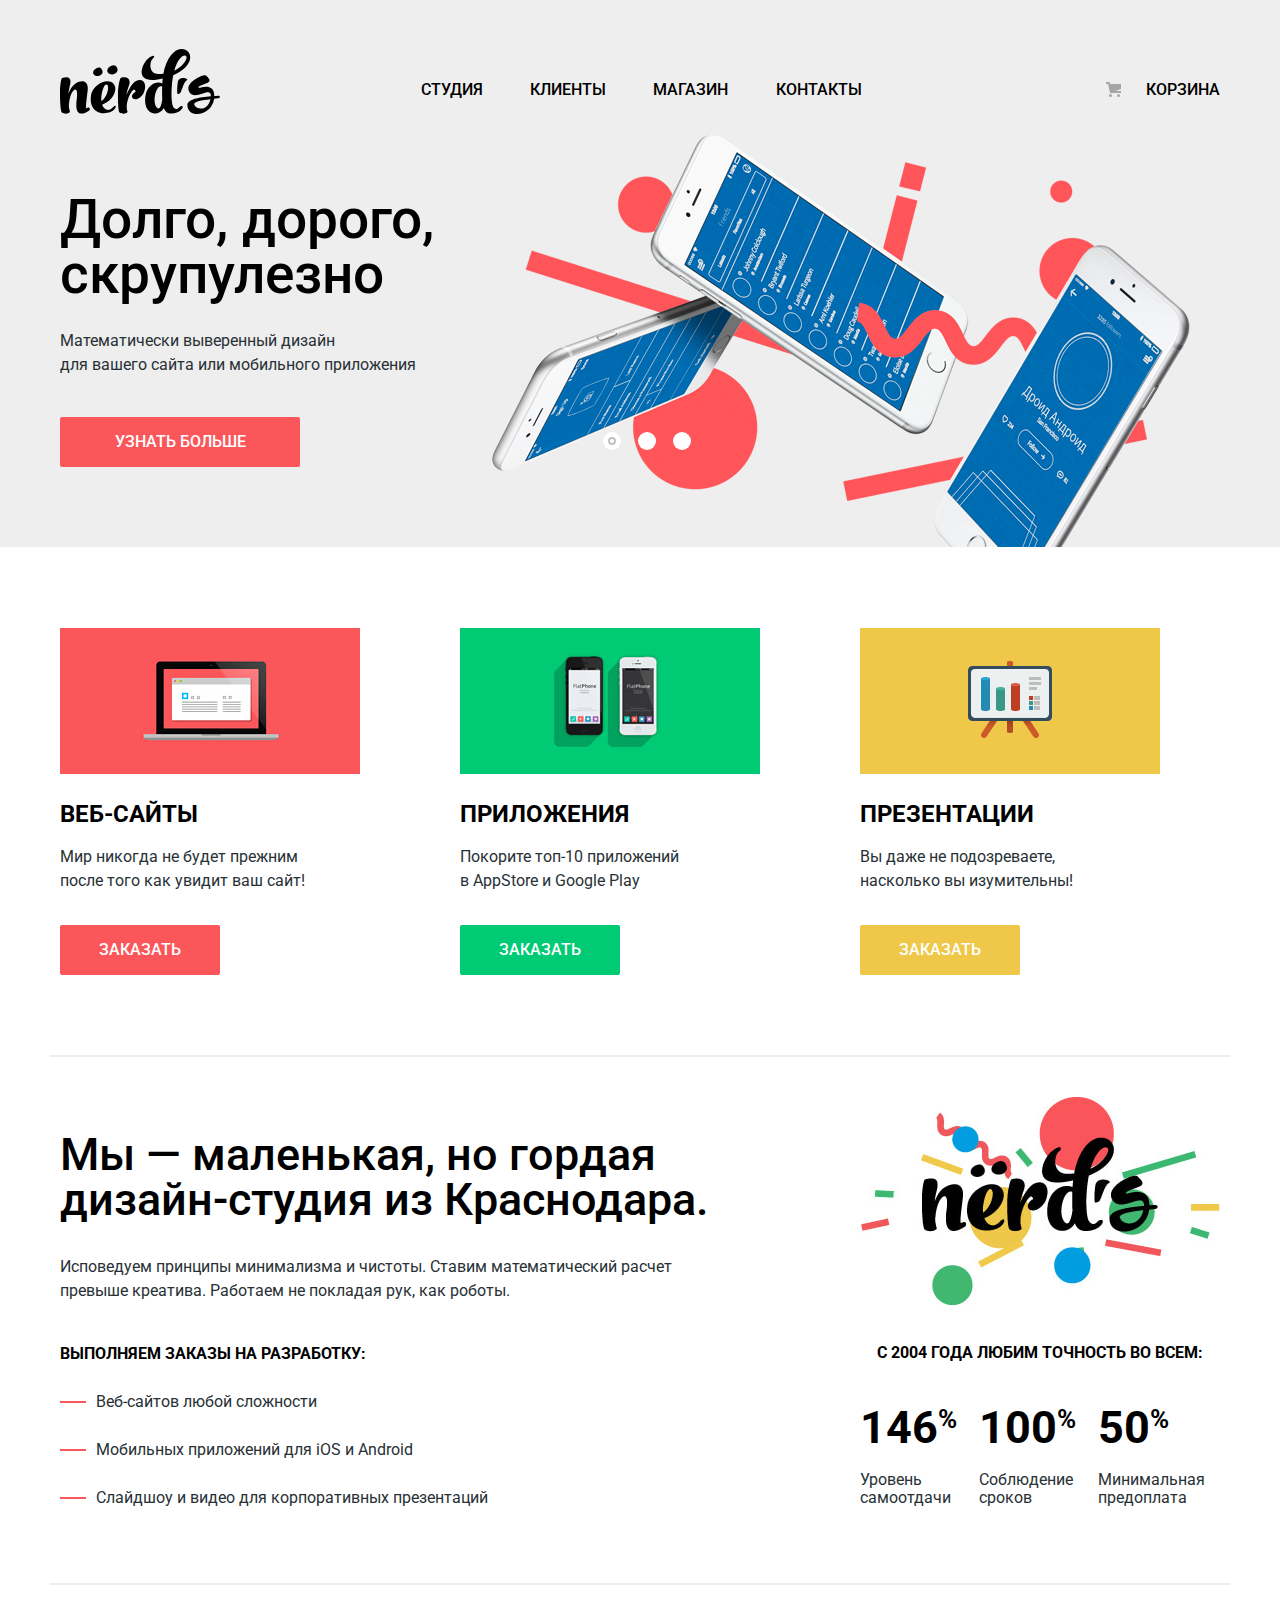
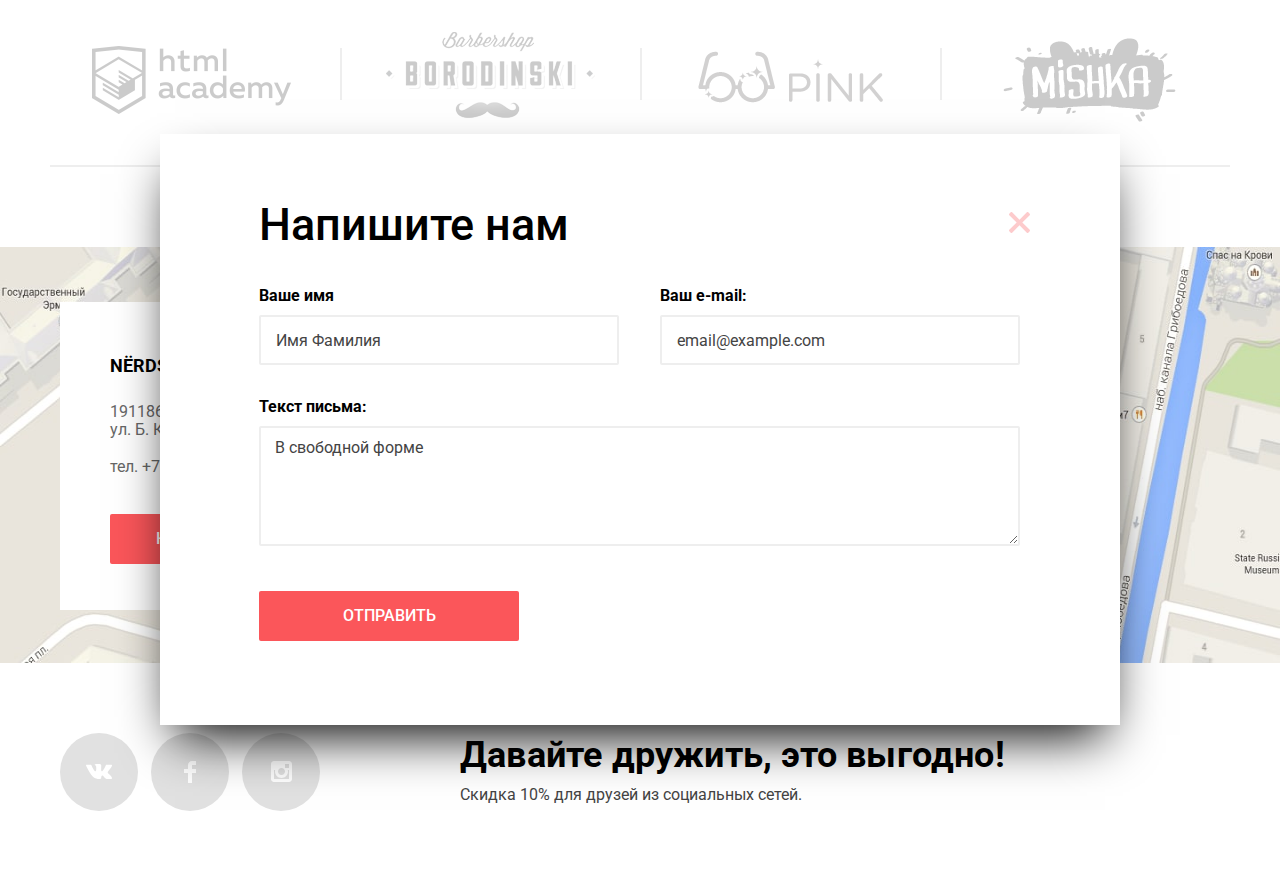
==== index.html @ 4f23041f "Добавляет стили для всплывающего окна" ====
<!DOCTYPE html>
<html lang="ru">
  <head>
    <meta charset="utf-8">
    <title>HTML Academy: Нёрдс</title>
    <link href="https://fonts.googleapis.com/css?family=Roboto:400,500,700&display=swap&subset=cyrillic" rel="stylesheet">
    <link rel="stylesheet" type="text/css" href="css/normalize.css">
    <link rel="stylesheet" type="text/css" href="css/main.css">
  </head>
  <body>
    <header class="header">
  	  <nav class="navigation container">
  	    <a class="header-logo">
  		    <img class="header-logo__img" src="img/nerds-logo.svg" width="160" height="65" alt="Логотип дизайн-студии «Нёрдс»">
  		  </a>
  		  <ul class="site-navigation">
  		    <li class="navigation__item">
            <a class="navigation__link" href="">Студия</a>
          </li>
  		    <li class="navigation__item">
            <a class="navigation__link" href="">Клиенты</a>
          </li>
  		    <li class="navigation__item">
            <a class="navigation__link" href="catalog.html">Магазин</a>
          </li>
  		    <li class="navigation__item">
            <a class="navigation__link" href="">Кoнтакты</a>
          </li>
  		  </ul>
  		  <ul class="user-navigation">
  		    <li class="navigation__item">
            <a class="navigation__link navigation__link-basket" href="">Корзина</a>
          </li>
  		  </ul>
  	  </nav>
  	</header>
  	<main>		
  	  <h1 class="visually-hidden">Дизайн-студия «Нёрдс»</h1>
      <section class="principles">
        <div class="container">
          <h2 class="visually-hidden">Принципы</h2>
          <ul class="slider">
            <li class="slide slide-current">
              <p class="slide__text">
                Долго, дорого,<br>
                скрупулезно</p>
              <p class="slide__description">
                Математически выверенный дизайн<br>
                для вашего сайта или мобильного приложения</p>
              <a class="btn btn-red btn-big" href="">Узнать больше</a>
            </li>
            <li class="slide hidden">
              <p class="slide__text">
                Любим математику
                как&nbsp;никто другой</p>
              <p class="slide__description">
                Никакого креатива, только математические формулы
                для&nbsp;расчета&nbsp;идеальных пропорций.</p>
              <a class="btn btn-red btn-big" href="">Узнать больше</a>
            </li>
            <li class="slide hidden">
              <p class="slide__text">
                Только ночь,<br>
                только хардкор</p>
              <p class="slide__description">
                Работать днем, как все? Мы против этого.<br>
                Ближе к полуночи работа только начинается.</p>
              <a class="btn btn-red btn-big" href="">Узнать больше</a>
            </li> 
          </ul>
          <ul class="dots">
            <li class="dots__item">
              <button class="dot dot-active" type="button" aria-label="Первый слайд"></button>
            </li>
            <li class="dots__item">
              <button class="dot" type="button" aria-label="Второй слайд"></button>
            </li>
            <li class="dots__item">
              <button class="dot" type="button" aria-label="Третий слайд"></button>
            </li>
          </ul>
        </div>
      </section>
  	  <section class="services container">
  	  	<h2 class="visually-hidden">Услуги</h2>
  	  	<ul class="services__list">
  	  	  <li class="services__item">
  	  	  	<h3 class="services__heading">Веб-сайты</h3>
  	  	  	<img class="services__img" src="img/illustration-1.jpg" width="300" height="146" alt="Веб-сайт">
  	  	  	<p class="services__text">Мир никогда не будет прежним после&nbsp;того как увидит ваш сайт!</p>
  	  	  	<a class="btn btn-red btn-tiny" href="#">Заказать</a>
  	  	  </li>
  	  	  <li class="services__item">
  	  	  	<h3 class="services__heading">Приложения</h3>
  	  	  	<img class="services__img" src="img/illustration-2.jpg" width="300" height="146" alt="Приложения">
  	  	  	<p class="services__text">Покорите топ-10 приложений в&nbsp;AppStore и Google Play</p>
  	  	  	<a class="btn btn-green btn-tiny" href="#">Заказать</a>
  	  	  </li>
  	  	  <li class="services__item">
  	  	  	<h3 class="services__heading">Презентации</h3>
  	  	  	<img class="services__img" src="img/illustration-3.png" width="300" height="146" alt="Презентация">
  	  	  	<p class="services__text">Вы даже не подозреваете, насколько&nbsp;вы изумительны!</p>
  	  	  	<a class="btn btn-yellow btn-tiny" href="#">Заказать</a>
  	  	  </li>
  	  	</ul>
  	  </section>
      <section class="about container">
        <h2 class="visually-hidden">О нас</h2>
        <div class="about-col-left">
          <p class="about__text">Мы — маленькая, но гордая дизайн-студия из Краснодара.</p>
          <p class="about__description">Исповедуем принципы минимализма и чистоты. Ставим математический расчет превыше креатива. Работаем не покладая рук, как роботы.</p>
          <p class="about__activity">Выполняем заказы на разработку:</p>
          <ul class="about__list">
            <li class="about__item">Веб-сайтов любой сложности</li>
            <li class="about__item">Мобильных приложений для iOS и Android</li>
            <li class="about__item">Слайдшоу и видео для корпоративных презентаций</li>
          </ul>
        </div>
        <div class="about-col-right">
          <img class="about__img" src="img/nerds-illustration.jpg" width="360" height="208" alt="Логотип дизайн-студии «Нёрдс»">
          <p class="about__activity">С 2004 года любим точность во всем:</p>
          <ul class="statistics">
            <li class="statistics__item">
              <span class="statistics__value">146<span class="statistics__percent">%</span></span>
              <p class="statistics__text">Уровень самоотдачи</p>
            </li>
            <li class="statistics__item">
              <span class="statistics__value">100<span class="statistics__percent">%</span></span>
              <p class="statistics__text">Соблюдение сроков</p>
            </li>
            <li class="statistics__item">
              <span class="statistics__value">50<span class="statistics__percent">%</span></span>
              <p class="statistics__text">Минимальная предоплата</p>
            </li>
          </ul>
        </div>
      </section>
      <section class="client container">
        <h2 class="visually-hidden">Наши клиенты</h2>
        <ul class="client__list">
          <li class="client__item">
            <a class="client__link" href="https://htmlacademy.ru/intensive/htmlcss" target="_blank"><img src="img/htmlacademy-logo.png" width="199" height="68" alt="Логотип htmlacademy"></a>
          </li>
          <li class="client__item">
            <a class="client__link" href=""><img src="img/borodinski-logo.png" width="209" height="90" alt="Логотип барбершопа «Бородинский»"></a>
          </li>
          <li class="client__item">
            <a class="client__link" href=""><img src="img/pink-logo.png" width="185" height="52" alt="Логотип Pink"></a>
          </li>
          <li class="client__item">
            <a class="client__link" href=""><img src="img/mishka-logo.png" width="173" height="84" alt="Логотип интернет-магазина вязаных игрушек Mishka"></a>
          </li>
        </ul>
      </section>
  	</main>
  	<footer class="footer">
      <section class="contacts">
        <h2 class="visually-hidden">Контакты</h2>
        <img class="contacts__map" src="img/map.jpg" width="1440" height="416" alt="Расположение офиса по адресу г. Санкт-Петербург, ул. Б. Конюшенная, д. 19/8">
        <iframe class="contacts__map-interactive" src="https://yandex.ru/map-widget/v1/?um=constructor%3Ae5e4e804dba1dd994b6289dff79c1a9f712ccd49d5de09641fc95c632c709fa0&amp;source=constructor" width="100%" height="416" frameborder="0"></iframe>
        <div class="container"> 
          <div class="contacts__card">
            <h3 class="contacts__heading">Nёrds design studio</h3>
            <p class="contacts__text">191186, Санкт-Петербург,
            ул.&nbsp;Б.&nbsp;Конюшенная, д. 19/8</p>
            <a class="contacts__text" href="tel:+78122757575">тел. +7 (812) 275-75-75</a>
            <button class="btn btn-red btn-medium" type="button">Напишите нам</button>
          </div>
        </div>   
      </section>
      <div class="container container-social">
    	  <ul class="social">
    	  	<li class="social__item">
            <a class="social__link social__link_vk" href="" aria-label="Страница Вконтакте">
              <img class="social__img" src="img/vk-icon.svg" width="26" height="15" alt="Логотип «Вконтакте»">
            </a>
          </li>
    	  	<li class="social__item">
            <a class="social__link social__link_fb" href="" aria-label="Профиль в Facebook">
              <img class="social__img" src="img/fb-icon.svg" width="12" height="22" alt="Логотип Facebook">
            </a>
          </li>
    	  	<li class="social__item">
            <a class="social__link social__link_inst" href="" aria-label="Профиль в Instagram">
              <img class="social__img" src="img/insta-icon.svg" width="21" height="21" alt="Логотип Instagram">    
            </a>
          </li>
    	  </ul>
        <div class="container-discount">
      	  <p class="footer__text">Давайте дружить, это выгодно!</p>
      	  <p class="footer__discount">Скидка 10% для друзей из социальных сетей.</p>
        </div>  
      </div>  

      <div class="container-popup">
        <section class="popup">
          <h2 class="popup__heading">Напишите нам</h2>
          <form class="popup__form" action="https://echo.htmlacademy.ru" method="post">
            <p class="popup__field">
              <label class="popup__label">Ваше имя</label>
              <input class="popup__input" type="text" name="name" id="name" placeholder="Имя Фамилия">
            </p>
            <p class="popup__field">  
              <label class="popup__label" for="e-mail">Ваш e-mail:</label>
              <input class="popup__input" type="text" name="e-mail" id="e-mail" placeholder="email@example.com">
            </p>  
            <label class="popup__label popup__label-textarea" for="text">Текст письма:</label>
            <textarea class="popup__textarea" name="text" id="text" placeholder="В свободной форме"></textarea>
            <button class="btn btn-red btn-huge" type="submit">Отправить</button>
          </form>
          <button class="popup__close" type="button" aria-label="Закрыть"></button>
        </section>
      </div>
  	</footer>
  

    <script src="js/slider.js"></script>
  </body>
</html>
---- css/main.css ----
body { 
  margin: 0;
  padding: 0;
  font-family: Roboto, Arial, sans-serif;
}

img {
  max-width: 100%;
}

a {
  text-decoration: none;
}

html {
  box-sizing: border-box;
}

*,
*::before,
*::after {
  box-sizing: inherit;
}


/*common*/

.container {
  box-sizing: content-box;
  width: 1160px;
  margin: 0 auto;
  padding: 0 10px;
}

.visually-hidden {
  position: absolute;
  clip: rect(0 0 0 0);
  width: 1px;
  height: 1px;
  margin: -1px;
}

.hidden {
  display: none;
}

.box-grey {
  margin-bottom: 55px;
  padding: 61px 0 108px;
  background-color: #eeeeee;
}

.page-title {
  text-align: center;
  font-size: 55px;
  font-weight: 500;
  line-height: 55px;
}

.btn {
  display: block;
  padding: 16px 0;
  font-size: 16px;
  line-height: 18px;
  font-weight: 500;
  text-align: center;
  text-transform: uppercase;
  border: none;
  border-radius: 2px;
}

.btn:active {
  box-shadow: inset 0 3px 0 0 rgba(0, 0, 0, 0.1);
}

.btn-tiny {
  margin-top: 32px;
  width: 160px;
}

.btn-small {
  margin-top: 32px;
  margin-bottom: 0;
  width: 200px;
}

.btn-medium {
  margin-top: 38px;
  width: 220px;
}

.btn-big {
  margin-top: 40px;
  width: 240px;
}

.btn-huge {
	margin-top: 50px;
  width: 260px;
}

.btn-red {
  color: #fff;
  background-color: #fb565a; 
}

.btn-red:hover,
.btn-red:focus {
  background-color: #e74246; 
}

.btn-red:active {
  color: rgba(255, 255, 255, 0.3);
  background-color: #e74246; 
}

.btn-green {
  color: #fff;
  background-color: #00ca74; 
}

.btn-green:hover,
.btn-green:focus {
  background-color: #00bc6c; 
}

.btn-green:active {
  color: rgba(255, 255, 255, 0.3);
  background-color: #00aa62; 
}

.btn-yellow {
  color: #fff;
  background-color: #efc84a; 
}

.btn-yellow:hover,
.btn-yellow:focus {
  background-color: #eab534; 
}

.btn-yellow:active {
  color: rgba(255, 255, 255, 0.3);
  background-color: #e5a722; 
}

.btn-grey {
  color: #000;
  background-color: #eeeeee; 
}

.btn-grey:hover,
.btn-grey:focus {
  background-color: #dfdfdf; 
}

.btn-grey:active {
  color: rgba(0, 0, 0, 0.3);
  background-color: #d5d5d5; 
}


/*header*/

.header {
  background-color: #eee;
}

.header-logo {
  line-height: 44px;
}

.header-logo__img:hover {
  opacity: 0.8;
}

.header-logo__img:active {
  opacity: 0.3;
}


/*navigation*/

.navigation {
  display: flex;
  align-items: center;
  padding-top: 49px;
}

.site-navigation,
.user-navigation {
  margin-top: 0;
  margin-bottom: 0;
  padding-left: 0;
  list-style-type: none;
}

.site-navigation {
  display: flex;
  flex-wrap: wrap;
  margin-left: 201px;
}

.user-navigation {
  display: flex;
  flex-wrap: wrap;
  margin-left: auto;
}

.navigation__item:not(:first-child) {
  margin-left: 47.2px;
}

.navigation__link {
  color: #000;
  font-size: 16px;
  font-weight: 500;
  line-height: 30px;
  text-transform: uppercase;
}

.navigation__link-active {
  padding-bottom: 9px;
  border-bottom: 2px solid #fb565a;
}

.navigation__link-basket {
  position: relative;	
  padding-left: 40px;
}

.navigation__link-basket::before {
  content: "";
  position: absolute;
  left: 0;
  top: 2px;
  width: 15px;
  height: 15px;
  background-image: url(../img/cart-icon.svg);
  background-repeat: no-repeat;
}  

.navigation__link:hover,
.navigation__link:focus {
  color: #fb565a;
}

.navigation__link:active {
  color: #000;
  opacity: 0.3;	
}


/*principles*/

.principles {
  position: relative;
  background-color: #eeeeee;
}


/*slider*/

.slider {
  position: relative;
  margin: 0;
  padding: 61px 0 80px;
  list-style-type: none;
}

.slide {
  width: 520px;
}

.slide::after {
  content: "";
  position: absolute;  
  background-repeat: no-repeat;
}

.slide:nth-child(1)::after {
  width: 698px;
  height: 413px;
  bottom: 0%;
  right: 2.6%;
  background-image: url(../img/slide1.png);
}

.slide:nth-child(2)::after {
  width: 663px;
  height: 430px;
  bottom: 0%;
  right: 0%;
  background-image: url(../img/slide2.png);
}

.slide:nth-child(3)::after {
  width: 759px;
  height: 411px;
  bottom: 0%;
  right: 0%;
  background-image: url(../img/slide3.png);
}

.slide__text {
  margin-top: 0;
  margin-bottom: 0;

  font-size: 55px;
  font-weight: 500;
  line-height: 55px;
}

.slide__description {
  margin-top: 27px;
  margin-bottom: 0;
  font-size: 16px;
  line-height: 24px;
  color: #283136;  
}


/*dots*/

.dots {
  position: absolute;
  bottom: 22.4%;
  left: 47.1%;
  margin: 0;
  padding: 0;
  list-style-type: none;
}

.dots__item {
  display: inline-block;
  vertical-align: center;
} 

.dots__item:not(:first-child) {
  margin-left: 13px;
}

.dot {
  position: relative;
  box-sizing: border-box;
  width: 18px;
  height: 18px;
  background-color: #fff;
  border: none;
  border-radius: 50%;
  cursor: pointer;
}

.dot-active::after {
  position: absolute;
  top: 5px;
  right: 5px;
  content: "";
  box-sizing: border-box;
  width: 8px;
  height: 8px;
  border: 2px solid #c1c1c1;
  border-radius: 50%;
}


/*page-title*/

.page-title {
  margin: 0;
}


/*services*/

.services {
  margin-top: 80.7px;
  padding-bottom: 80px;
  border-bottom: 2px solid #eeeeee;
}

.services__list {
  display: flex;
  margin: 0;
  padding: 0;
  list-style-type: none;
}

.services__item {
  display: flex;
  flex-wrap: wrap;
  width: 300px;
}

.services__item:not(:first-child) {
  margin-left: 100px;
}

.services__heading {
  margin-top: 25px;
  margin-bottom: 0px;
  font-size: 24px;
  font-weight: bold;
  line-height: 30px;
  text-transform: uppercase;
}

.services__img {
  order: -1;
}

.services__text {
  margin-top: 16px;
  margin-bottom: 0;
  font-size: 16px;
  line-height: 24px;
  color: #283136;
}


/*about*/

.about {
  display: flex;
  justify-content: space-between;
  margin-top: 40px;
  padding-bottom: 73px;
  border-bottom: 2px solid #eeeeee;
}

.about-col-left {
  padding-top: 35px;
  width: 660px;
}

.about-col-right {
  width: 360px;
  text-align: center;
}

.about__text {
  margin: 0;
  font-size: 45px;
  font-weight: 500;
  line-height: 45px;
}

.about__description {
  margin-top: 33px;
  margin-bottom: 0;
  font-size: 16px;
  line-height: 24px;
  color: #283136;
}

.about__activity {
  margin-top: 39px;
  margin-bottom: 0;
  font-size: 16px;
  font-weight: 700;
  line-height: 24px;
  text-transform: uppercase;
}

.about__list {
  margin: 24px 0 0 0;
  padding: 0;
  list-style-type: none;
}

.about__item {
	position: relative;
  margin-top: 24px;
  padding-left: 36px;
  font-size: 16px;
  line-height: 24px;
  color: #283136;  
}

.about__item::before {
  position: absolute;
  top: 11px;
  left: 0;
  content: "";
  width: 26px;
  height: 2px;
  background-color: #fb565a;
}

.about__img {
  margin-bottom: -6.6px;
}


/*statistics*/

.statistics {
  display: flex;
  flex-wrap: wrap;
  justify-content: flex-start;
  margin: 58px 0 0 0;
  padding: 0;
  list-style-type: none;
}

.statistics__item {
  width: 119px;
  text-align: left;
}

.statistics__item:nth-child(1n + 4) {
  margin-top: 65px;
}

.statistics__text {
  margin: 23px 0 0 0;
  font-size: 16px;
  line-height: 18px;
  color: #283136;
}

.statistics__value {
  position: relative;
  font-size: 45px;
  font-weight: 700;
  line-height: 10px;
  color: #000;
}

.statistics__percent {
  position: absolute;
  top: 13px;
  font-size: 26px;
}


/*client*/

.client {
  border-bottom: 2px solid #eeeeee;
}

.client__list {
  display: flex;
  flex-wrap: wrap;
  justify-content: space-between;
  margin: 0;
  padding: 0;
  list-style-type: none;
}

.client__item {
  position: relative;
  display: flex;
  justify-content: center;
  align-items: center;
  box-sizing: border-box;
  padding-top: 9px;
  width: 300px;
  min-height: 180px;
  text-align: center;
}

.client__item:nth-child(4n + 1),
.client__item:nth-child(4n + 4) {
  padding-top: 15px;
  width: 280px;
}

.client__item:nth-child(4n + 1) {
  padding-right: 18px;
}

.client__item:nth-child(4n + 4) {
  padding-left: 19px;
}

.client__item:not(:nth-child(4n + 1))::before {
  content: "";
  position: absolute;
  left: 0;
  top: 35%;
  width: 2px;
  height: 52px;
  background-color: #eee;
}

.client__link {
  opacity: 0.2;
}

.client__link:hover,
.client__link:focus {
  opacity: 1;
}

.client__link:active {
  opacity: 0.1;
}


/*contacts*/

.contacts {
  position: relative;
}

.contacts__map {
	display: block;
	margin: 0 auto;
}

.contacts__map-interactive {
  position: absolute;
  top: 0; 
}

.contacts__card {
  position: absolute;
  top: 55px;
  box-sizing: border-box;
  width: 320px;
  padding: 49px 51px 46px 50px;
  background-color: #fff;
}

.contacts__heading {
  margin: 0 0 22px 0;
  font-size: 18px;
  font-weight: 700;
  line-height: 30px;
  text-transform: uppercase;
}

.contacts__text {
  display: block;
  margin-top: 19px;
  margin-bottom: 0;
  font-size: 16px;
  line-height: 18px;
  color: #666;
}


/*social*/

.container-social {
	display: flex;
	margin-top: 70px;
}

.social {
	display: flex;
  margin: 0;
  padding: 0;
  list-style-type: none;

}

.social__item:not(:first-child) {
  margin-left: 13px;
}

.social__link {
	display: flex;
	align-items: center;
	justify-content: center;
	width: 78px;
	height: 78px;
  background-color: #e1e1e1;
  border-radius: 50%;
}

.social__link:hover,
.social__link:focus {
  background-color: #e74246;
}

.social__link:active {
  background-color: #d7373b;
  box-shadow: inset 0 3px 0 0 rgba(0, 0, 0, 0.1);	
}

.social__link:active .social__img {
  opacity: 0.3;
}


/*footer*/

.footer {
  position: relative;
  margin-top: 80px;
  padding-bottom: 69px;
}

.footer-catalog {
  margin-top: 59px;
}

.footer__text {
	margin: 0;
  font-size: 36px;
  font-weight: 700;
  line-height: 45px;
  letter-spacing: 0.2px;
}

.container-discount {
  margin-left: 140px;
}

.footer__discount {
	margin: 6px 0 0 0;
  font-size: 16px;
  line-height: 22px;
  color: #444444;
}


/*store*/

.container-store {
  display: flex;
  justify-content: space-between;
}

.column-store{
  width: 760px;
}

/*range*/

.range {
	margin-top: 48px;
  width: 260px;
}

.range__controls {
	position: relative;
	padding: 39px 20px 0;
	height: 41px;
	background-color: #f1f1f1;
	border-radius: 5px;
}

.range__scale {
	height: 2px;
	background-color: #d7dcde;
}

.range__bar {
	width: 70%;
	height: 2px;
	background-color: #00ca74;
}

.range__pin {
	position: absolute;
	top: 31px;
	left: 0;
	width: 4px;
	height: 4px;
	/*padding: 0;*/
	border: 8px solid #fff;
	background-color: #ababab;
	box-shadow: 0 2px 1px 0 #cfcfcf;
	border-radius: 50%;
	cursor: pointer;
}

.range__pin-min {
	left: 18px;
}

.range__pin-max {
	left: 160px;
}

.range-price {
	display: flex;
	justify-content: space-between;
	margin-top: 14px;
}

.range__label {
  font-size: 16px;
  line-height: 22px;
  color: #283136;
  text-transform: uppercase;
}

.range__value {
  box-sizing: border-box;
  margin-left: 12px;
  width: 80px;
  height: 38px;
  background-color: #eeeeee;
  border: none;

  font-size: 16px;
  line-height: 22px;
  color: #283136;
  text-align: center;  
}


/*sort*/

.sort {
  display: flex;
  padding-top: 4px;
}

.sort__list {
  margin-top: 0;
  margin-bottom: 0;
  margin-left: auto;
  padding: 0;
  list-style-type: none;
}

.sort__item {
  display: inline-block;
  vertical-align: top;
}

.sort__item:not(:first-child) {
  margin-left: 10px;
}

.sort__text {
  margin: 0px;
  font-size: 18px;
  font-weight: 700;
  line-height: 18px;
  text-transform: uppercase;
}

.sort__type {
  border: none;
  background-color: transparent;

  font-size: 14px;
  line-height: 18px;
  color: rgba(0, 0, 0, 0.3);
  text-transform: uppercase;
}

.sort__type:hover,
.sort__type:focus {
  color: rgba(0, 0, 0, 0.6);
}

.sort__type:active,
.sort__type-active {
  color: rgba(0, 0, 0, 1);
}

.sort__btn {
	background-image: url('../img/icon-down-dir.svg');
	background-repeat: no-repeat;
	background-position: 0 4px;
	background-color: transparent;
	border: none;
	opacity: 0.1;
	cursor: pointer;
}

.sort__btn:not(.sort__btn-active):hover {
  opacity: 0.35;
}

.sort__btn-min {
  margin-left: 40px;
}

.sort__btn-max {
  margin-left: 17px;
  transform: rotate(180deg) translateY(2px);
}

.sort__btn-active {
	opacity: 1;
}


/*filters*/

.filters {
  width: 262px;
}

.filters__fieldset {
  margin: 0;
  padding: 0;
  border: none;
}

.filters__fieldset-grid {
	margin-top: 56px;
}

.filters__fieldset-features {
  margin-top: 45px;
}

.filters__type {
  font-size: 18px;
  font-weight: 700;
  line-height: 30px;
  text-transform: uppercase;
}

.filters__list {
  margin: 0;
  padding: 0;	
  list-style-type: none;
}

.filters__item {
	margin-top: 20px;
}

.filters__item:first-child {
	margin-top: 16px;
}

.filters__label {
	position: relative;
	padding-left: 36px;
  font-size: 16px;
  line-height: 20px;
  color: #283136;
  cursor: pointer;
}

	/*radiobuttons*/

.filters__radio + .filters__label::before {
	content: "";
	position: absolute;
	top: -3px;
	left: 0;
  width: 17px;
  height: 17px;
  border: 4px solid rgba(77, 77, 77, 0.4);
  border-radius: 50%;
}

.filters__radio:checked + .filters__label::after {
	content: "";
	position: absolute;
	top: 5px;
	left: 8px;
  width: 9px;
  height: 9px;
  background-color: rgba(77, 77, 77, 0.4);
  border-radius: 50%;	
}

.filters__radio:disabled + .filters__label {
  color: rgba(40, 49, 54, 0.3);
}

.filters__radio:disabled + .filters__label::before {
  border: 4px solid rgba(77, 77, 77, 0.1);
}

.filters__radio:disabled + .filters__label::after {
  background-color: rgba(77, 77, 77, 0.1);
}

.filters__radio:not(:disabled):hover + .filters__label::after,
.filters__radio:not(:disabled):focus + .filters__label::after {
  background-color: rgba(77, 77, 77, 1);
}

.filters__radio:not(:disabled):hover + .filters__label::before,
.filters__radio:not(:disabled):focus + .filters__label::before {
  border-color: rgba(77, 77, 77, 1);
}

	/*checkbox*/

.filters__checkbox + .filters__label::before {
	content: "";
	position: absolute;
	top: -2px;
	left: 0;
  width: 20px;
  height: 19px;
  border: 2px solid rgba(77, 77, 77, 0.4);
  border-radius: 3px;
}

.filters__checkbox:checked + .filters__label::after {
	content: "";
	position: absolute;
	top: -2px;
	left: 0;
  width: 27px;
  height: 23px;
  background-image: url('../img/checkbox-on.svg');
  background-repeat: no-repeat;
  opacity: 0.4;
}
.filters__checkbox:checked + .filters__label::before {
	border: none;
}	

.filters__checkbox:disabled + .filters__label {
  color: rgba(40, 49, 54, 0.3);
}

.filters__checkbox:disabled + .filters__label::before {
  border-color: rgba(77, 77, 77, 0.1);
}

.filters__checkbox:disabled + .filters__label::after {
  opacity: 0.1;
}

.filters__checkbox:not(:disabled):hover + .filters__label::before,
.filters__checkbox:not(:disabled):focus + .filters__label::before {
  border-color: rgba(77, 77, 77, 1);
}

.filters__checkbox:not(:disabled):hover + .filters__label::after,
.filters__checkbox:not(:disabled):focus + .filters__label::after {
  opacity: 1;
}


/*templates*/

.templates {
  margin-top: 54px;
}

.templates__list {
  display: flex;
  flex-wrap: wrap;

  margin: 0;
  padding: 0; 
  list-style-type: none;
}

.templates__item {
  position: relative;
	display: flex;
	flex-direction: column;
	position: relative;
  margin-top: 33px;
	padding-top: 40px;
  width: 360px;
  border: 1px solid rgba(0, 0, 0, 0.1);
  border-top: none;
  border-radius: 5px 5px 0 0;
  text-align: center;
}

.templates__item:not(:nth-child(2n+1)) {
  margin-left: 35px;
}

.templates__item:nth-child(1),
.templates__item:nth-child(2) {
  margin-top: 0;
}

.templates__item:hover {
  border-color: rgba(77, 77, 77, 0.1);
  box-shadow: 0 10px 13px 0.5px rgba(0, 0, 0, 0.25);
}

.templates__item::before {
  content: "";
  position: absolute;
  top: 0px;
  left: 0;
  width: 360px;
  height: 40px;
  background-image: url('../img/browser.svg');
  opacity: 0.12;
}

.templates__item:hover.templates__item::before,
.templates__item:hover .templates__description {
  opacity: 1;
  transition-duration: 0.3s;
}

.templates__description {
  display: flex;
  flex-direction: column;
  align-items: center;
  position: absolute;
  bottom: 0;
  left: 0;
  box-sizing: border-box;
  padding: 27px 45px 41px 45px;
  width: 100%;
  background-color: #eeeeee;
  opacity: 0;
}

.templates__heading {
  margin: 0;
}

.templates__link {
  color: #000;
  font-size: 18px;
  font-weight: 700;
  line-height: 30px;
  text-transform: uppercase;
}

.templates__link:hover,
.templates__link:focus {
  color: #fb565a;
}

.templates__description:hover,
.templates__description:hover {
  opacity: 1;
  transition-duration: 0.3s;
}

.templates__link:active {
  color: rgba(0, 0, 0, 0.3);
}

.templates__text {
  margin-top: 15.5px;
  margin-bottom: 0;
  font-size: 16px;
  line-height: 18px;
  color: #666666;
}

.templates__img {
  order: -1;
}


/*pagination*/

.pagination {
  display: flex;
  margin: 59px 0 0 0;
  padding: 0;
  list-style-type: none;
}

.pagination__item:not(:first-child) {
  margin-left: 11px;
}

.pagination__link {
  display: flex;
  align-items: center;
  justify-content: center;
  box-sizing: border-box;
  width: 50px;
  height: 50px;
  background-color: #eee;
  border-radius: 2px;
  text-align: center;
  font-size: 16px;
  font-weight: 500;
  line-height: 18px;
  color: #000;
}

.pagination__link:not(.pagination__link-active):hover,
.pagination__link:not(.pagination__link-active):focus {
  background-color: #dfdfdf;
}

.pagination__link:not(.pagination__link-active):active {
  background-color: #d5d5d5;
  box-shadow: inset 0 3px 0 0 rgba(0, 0, 0, 0.1);
  color: rgba(0, 0, 0, 0.3);
}

.pagination__link-active {
  background-color: transparent;
  border: 3px solid #dbdbdb;
}

.pagination .btn {
  margin-top: 0;
}


/*popup*/

.container-popup {
  position: absolute;
  bottom: 0;
  display: flex;
  justify-content: center;
  align-items: center;
  width: 100%;
  height: 100vh;
}

.popup {
  position: relative;
  box-sizing: border-box;
  padding: 68px 100px 84px 99px;
  width: 960px;
  background-color: #fff;
  box-shadow: 0 25px 50px -15px #000;
}

.popup__heading {
  margin: 0;
  font-size: 45px;
  font-weight: 500;
  line-height: 45px;
}

.popup__form {
  display: flex;
  flex-wrap: wrap;
  justify-content: space-between;
}

.popup__field {
  margin: 40px 0 0 0; 
  width: 360px;
}

.popup__label {
  font-size: 16px;
  line-height: 18px;
  font-weight: 700;
}

.popup__label-textarea {
  margin-top: 33px;
}

.popup__input {
  margin-top: 10px;
  padding: 0 15px;
  width: 100%;
  height: 50px;
  border: 2px solid #eee;
  border-radius: 2px;
}

.popup__input:hover {
  border-color: #b4b9bb;
}

.popup__input:focus {
  border-color: #000;
  outline: none;
}

.popup__input:invalid {
  border-color: #e74246;
}

.popup__input::placeholder {
  font-size: 16px;
  line-height: 18px;
  color: #444444;
}

.popup__textarea {
  margin-top: 10px;
  padding: 11px 14px;
  min-width: 100%;
  min-height: 120px;
  border: 2px solid #eee;
  border-radius: 2px;
}

.popup__textarea:hover {
  border-color: #b4b9bb;
}

.popup__textarea:focus {
  border-color: #000;
  outline: none;
}

.popup__textarea:invalid {
  border-color: #e74246;
}

.popup__textarea::placeholder {
  font-size: 16px;
  line-height: 18px;
  color: #444444;
}

.popup__close {
  position: absolute;
  top: 78px;
  right: 90px;
  width: 21px;
  height: 21px;
  background-image: url('../img/close-cross.svg');
  background-repeat: no-repeat;
  background-color: transparent;
  border: none;
  opacity: 0.3;
  cursor: pointer;
}

.popup__close:hover,
.popup__close:focus {
  opacity: 1;
}

.popup__close:active {
  opacity: 0.1;
}

.popup .btn {
  margin-top: 45px;
}
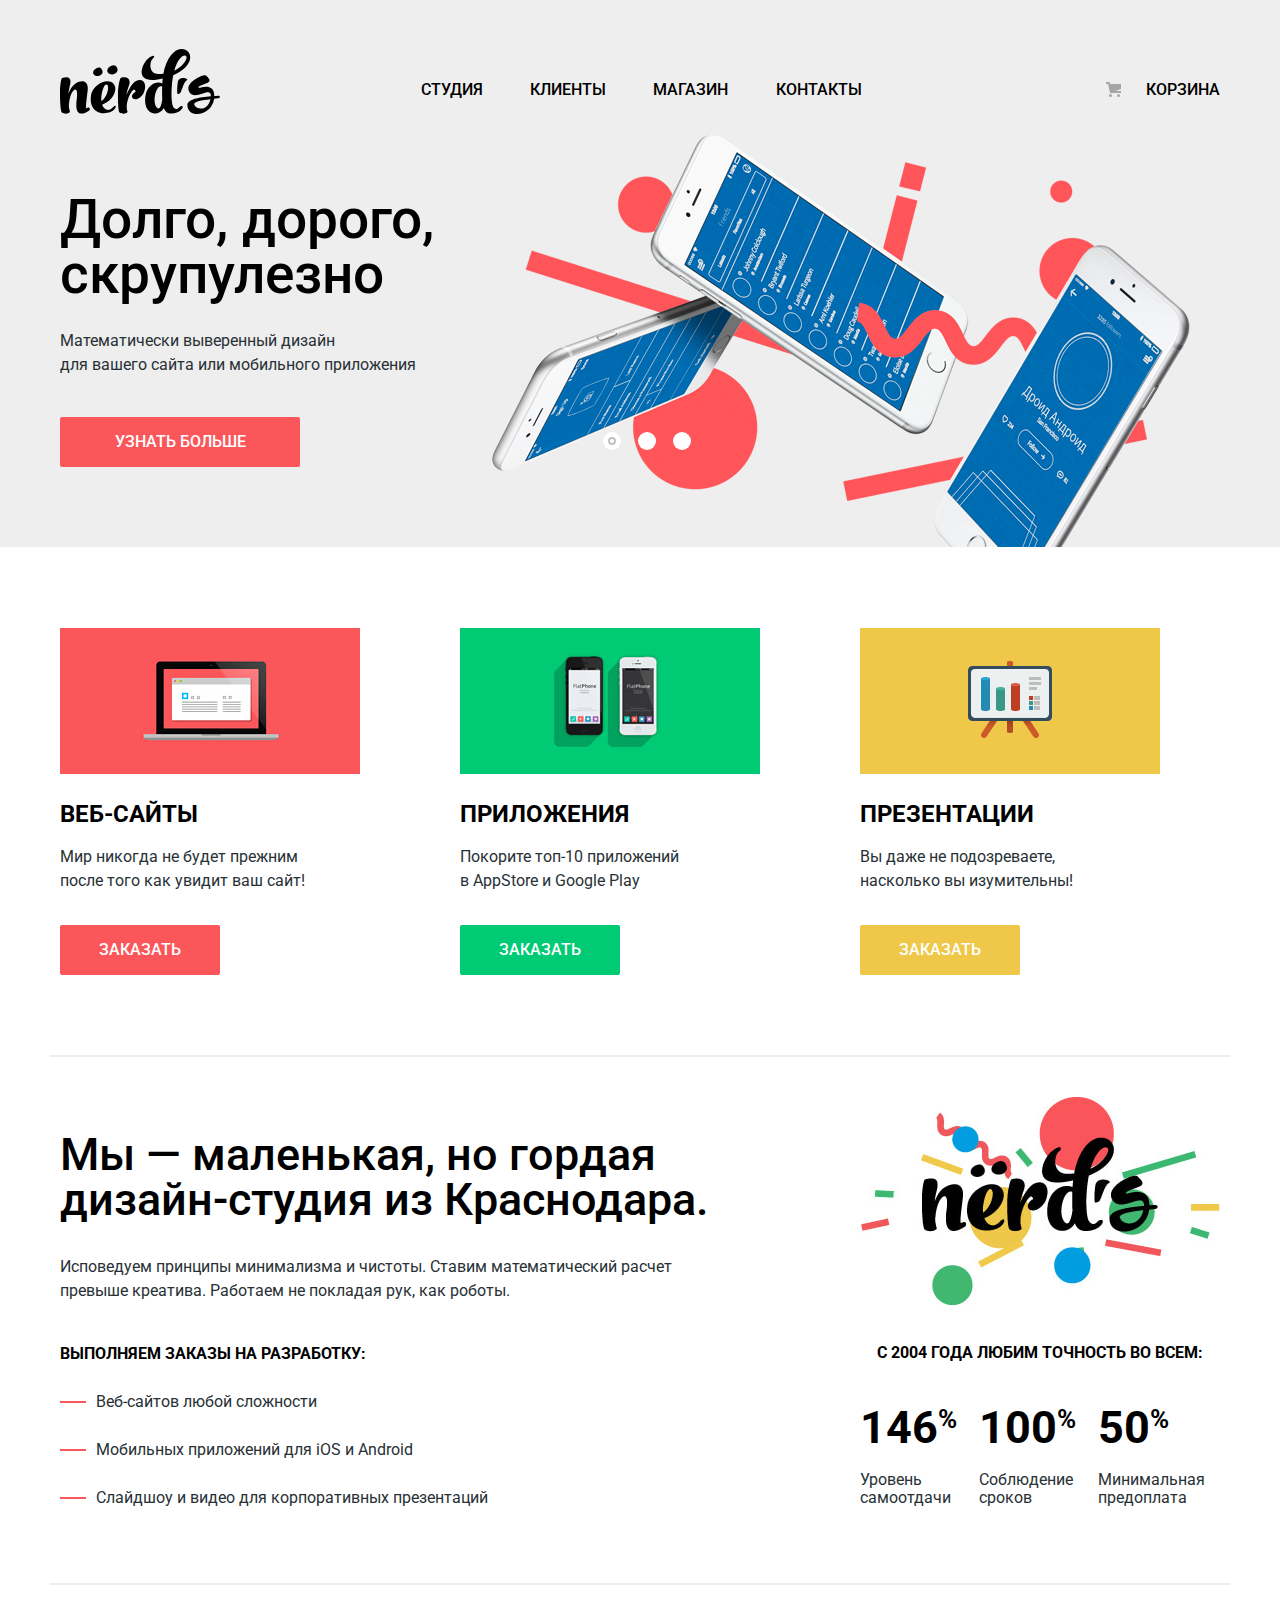
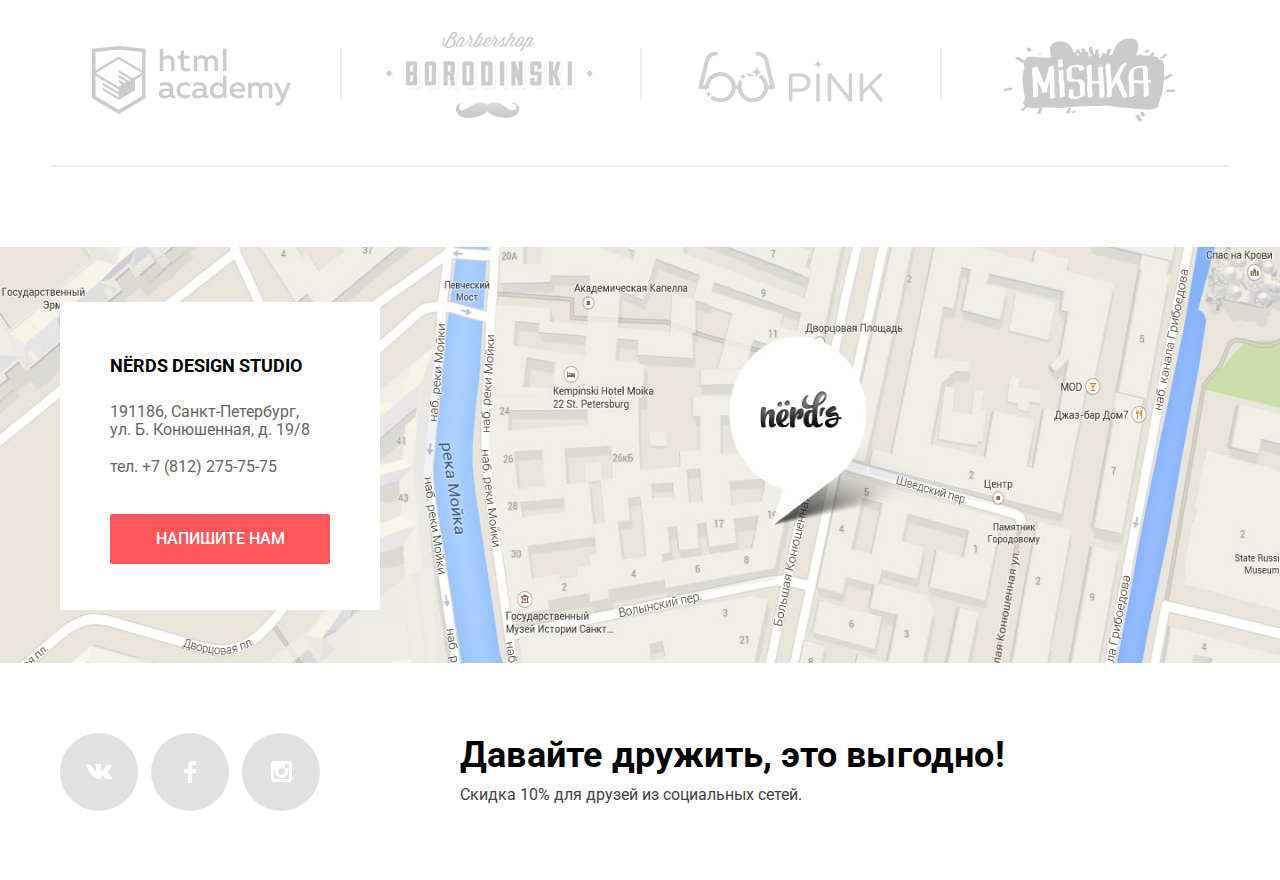
==== commit b1f5b873: "Добавляет реализацию открытия/закрытия окна с формой" ====
--- a/index.html
+++ b/index.html
@@ -191,8 +191,7 @@
       	  <p class="footer__discount">Скидка 10% для друзей из социальных сетей.</p>
         </div>  
       </div>  
-
-      <div class="container-popup">
+      <div class="container-popup hidden">
         <section class="popup">
           <h2 class="popup__heading">Напишите нам</h2>
           <form class="popup__form" action="https://echo.htmlacademy.ru" method="post">
@@ -213,7 +212,7 @@
       </div>
   	</footer>
   
-
     <script src="js/slider.js"></script>
+    <script src="js/popup.js"></script>
   </body>
 </html>--- a/css/main.css
+++ b/css/main.css
@@ -30,6 +30,16 @@
   width: 1160px;
   margin: 0 auto;
   padding: 0 10px;
+}
+
+.container-popup {
+  position: fixed;
+  bottom: 0;
+  display: flex;
+  justify-content: center;
+  align-items: center;
+  width: 100%;
+  height: 100vh;
 }
 
 .visually-hidden {
@@ -1198,16 +1208,6 @@
 
 /*popup*/
 
-.container-popup {
-  position: absolute;
-  bottom: 0;
-  display: flex;
-  justify-content: center;
-  align-items: center;
-  width: 100%;
-  height: 100vh;
-}
-
 .popup {
   position: relative;
   box-sizing: border-box;
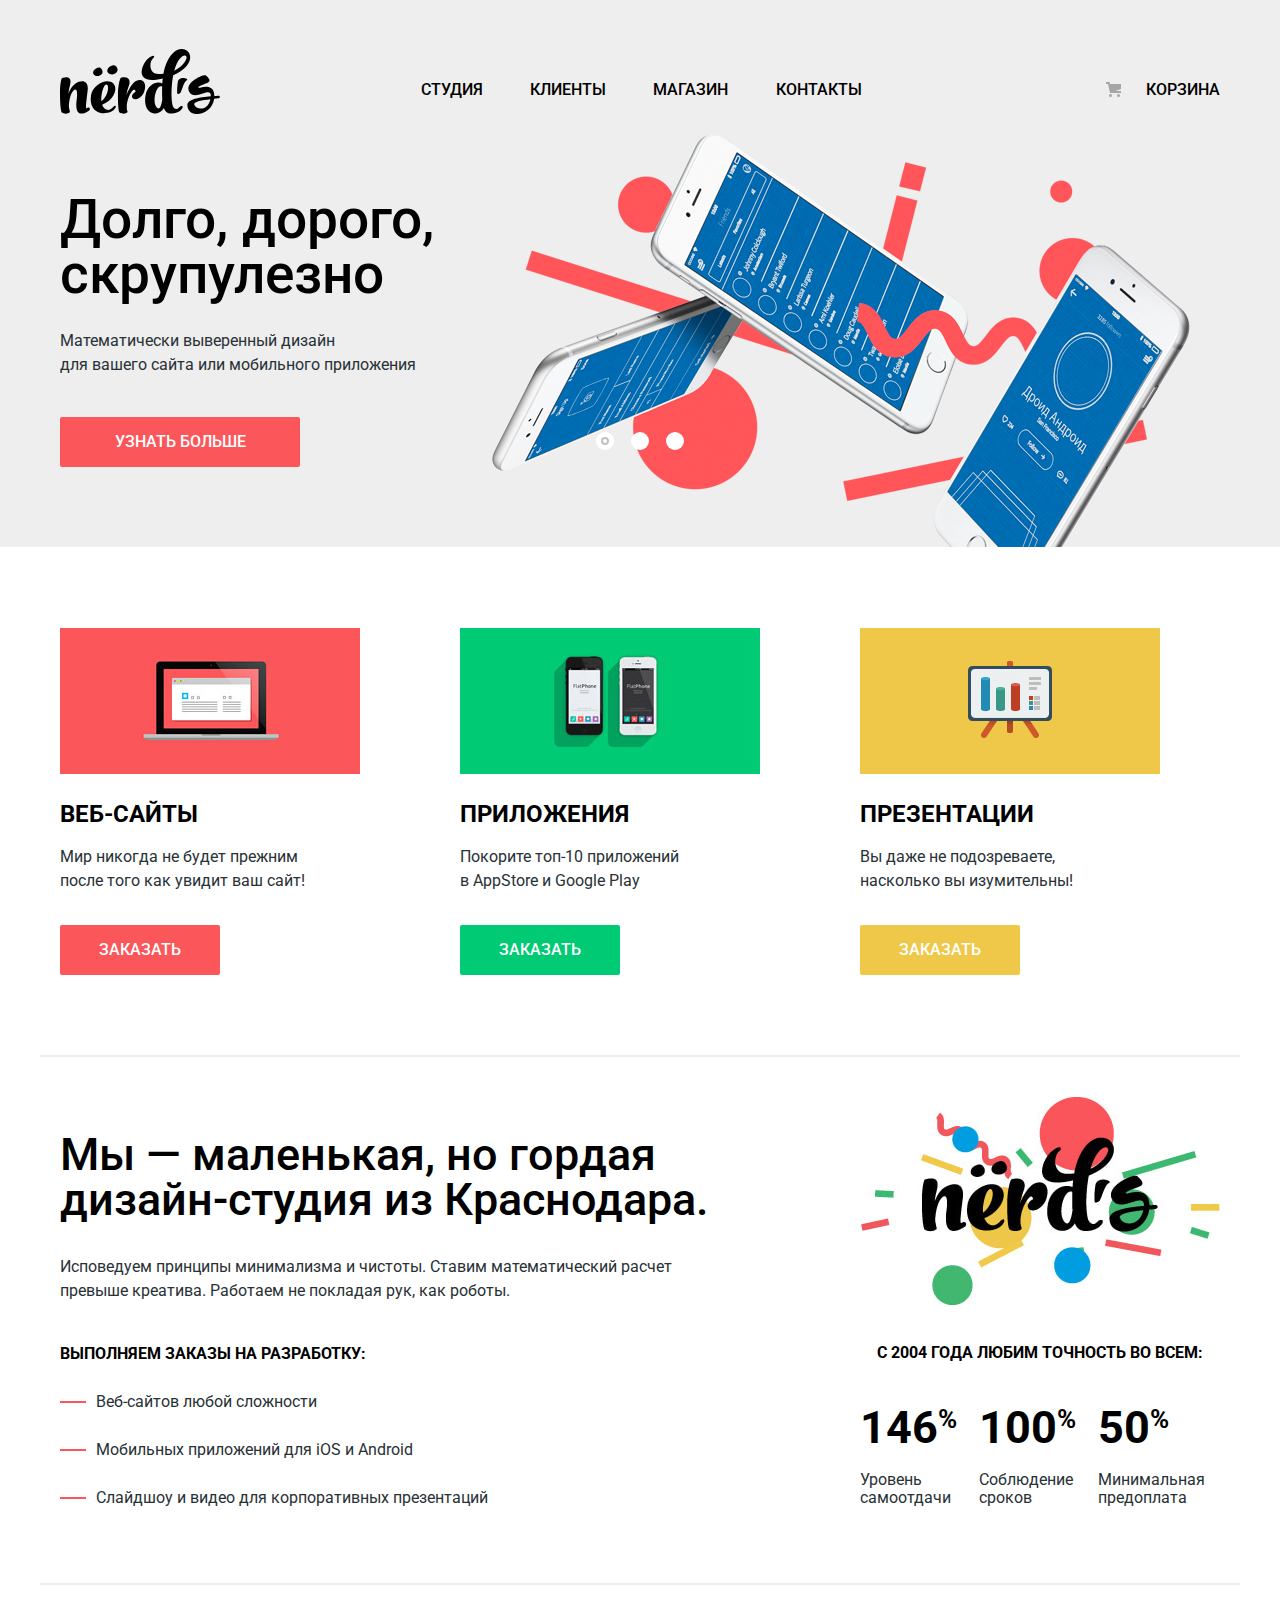
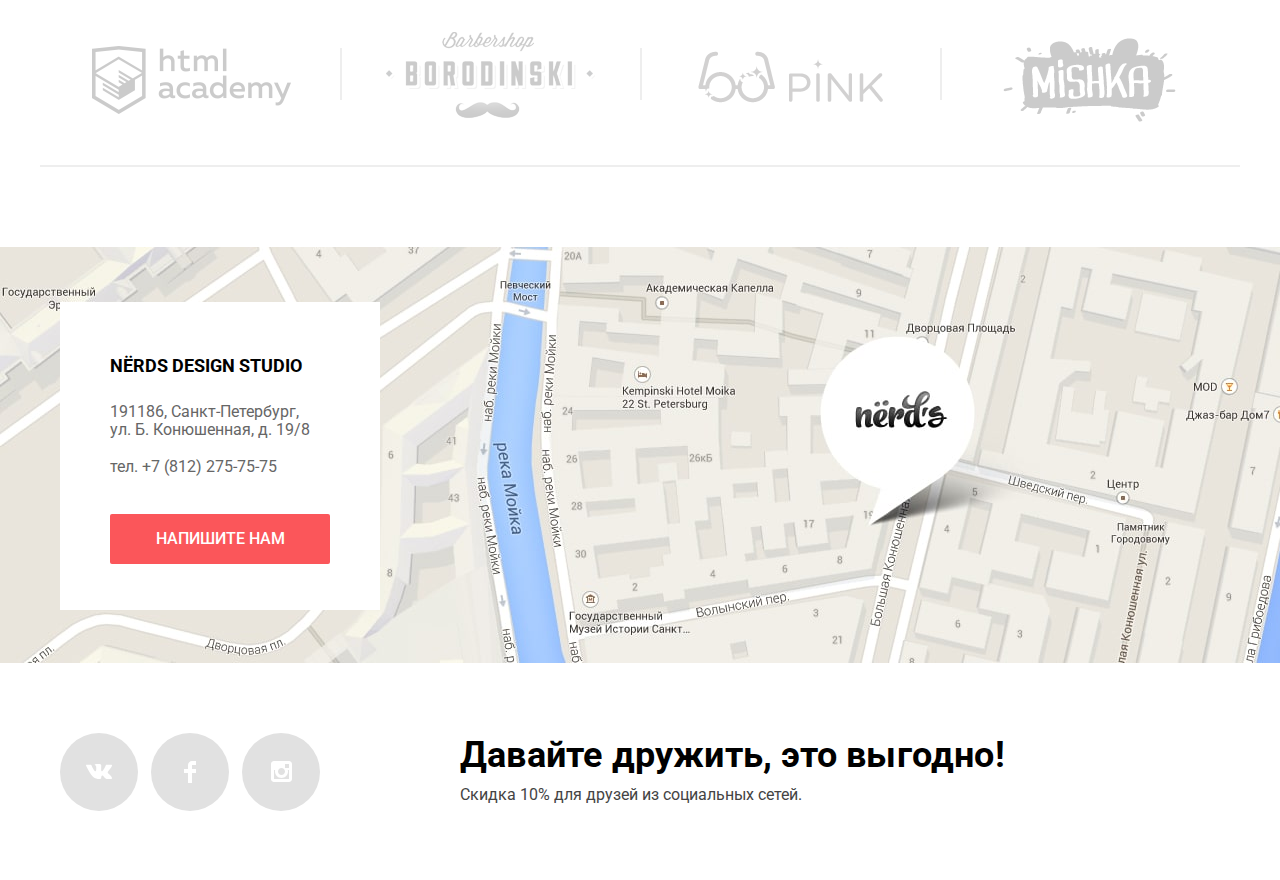
==== commit 688fb267: "Устанавливает единообразное форматирование кода" ====
--- a/index.html
+++ b/index.html
@@ -9,33 +9,33 @@
   </head>
   <body>
     <header class="header">
-  	  <nav class="navigation container">
-  	    <a class="header-logo">
-  		    <img class="header-logo__img" src="img/nerds-logo.svg" width="160" height="65" alt="Логотип дизайн-студии «Нёрдс»">
-  		  </a>
-  		  <ul class="site-navigation">
-  		    <li class="navigation__item">
+      <nav class="navigation container">
+        <a class="header-logo">
+          <img class="header-logo__img" src="img/nerds-logo.svg" width="160" height="65" alt="Логотип дизайн-студии «Нёрдс»">
+        </a>
+        <ul class="site-navigation">
+          <li class="navigation__item">
             <a class="navigation__link" href="">Студия</a>
           </li>
-  		    <li class="navigation__item">
+          <li class="navigation__item">
             <a class="navigation__link" href="">Клиенты</a>
           </li>
-  		    <li class="navigation__item">
+          <li class="navigation__item">
             <a class="navigation__link" href="catalog.html">Магазин</a>
           </li>
-  		    <li class="navigation__item">
+          <li class="navigation__item">
             <a class="navigation__link" href="">Кoнтакты</a>
           </li>
-  		  </ul>
-  		  <ul class="user-navigation">
-  		    <li class="navigation__item">
+        </ul>
+        <ul class="user-navigation">
+          <li class="navigation__item">
             <a class="navigation__link navigation__link-basket" href="">Корзина</a>
           </li>
-  		  </ul>
-  	  </nav>
-  	</header>
-  	<main>		
-  	  <h1 class="visually-hidden">Дизайн-студия «Нёрдс»</h1>
+        </ul>
+      </nav>
+    </header>
+    <main>
+      <h1 class="visually-hidden">Дизайн-студия «Нёрдс»</h1>
       <section class="principles">
         <div class="container">
           <h2 class="visually-hidden">Принципы</h2>
@@ -81,29 +81,29 @@
           </ul>
         </div>
       </section>
-  	  <section class="services container">
-  	  	<h2 class="visually-hidden">Услуги</h2>
-  	  	<ul class="services__list">
-  	  	  <li class="services__item">
-  	  	  	<h3 class="services__heading">Веб-сайты</h3>
-  	  	  	<img class="services__img" src="img/illustration-1.jpg" width="300" height="146" alt="Веб-сайт">
-  	  	  	<p class="services__text">Мир никогда не будет прежним после&nbsp;того как увидит ваш сайт!</p>
-  	  	  	<a class="btn btn-red btn-tiny" href="#">Заказать</a>
-  	  	  </li>
-  	  	  <li class="services__item">
-  	  	  	<h3 class="services__heading">Приложения</h3>
-  	  	  	<img class="services__img" src="img/illustration-2.jpg" width="300" height="146" alt="Приложения">
-  	  	  	<p class="services__text">Покорите топ-10 приложений в&nbsp;AppStore и Google Play</p>
-  	  	  	<a class="btn btn-green btn-tiny" href="#">Заказать</a>
-  	  	  </li>
-  	  	  <li class="services__item">
-  	  	  	<h3 class="services__heading">Презентации</h3>
-  	  	  	<img class="services__img" src="img/illustration-3.png" width="300" height="146" alt="Презентация">
-  	  	  	<p class="services__text">Вы даже не подозреваете, насколько&nbsp;вы изумительны!</p>
-  	  	  	<a class="btn btn-yellow btn-tiny" href="#">Заказать</a>
-  	  	  </li>
-  	  	</ul>
-  	  </section>
+      <section class="services container">
+        <h2 class="visually-hidden">Услуги</h2>
+        <ul class="services__list">
+          <li class="services__item">
+            <h3 class="services__heading">Веб-сайты</h3>
+            <img class="services__img" src="img/illustration-1.jpg" width="300" height="146" alt="Веб-сайт">
+            <p class="services__text">Мир никогда не будет прежним после&nbsp;того как увидит ваш сайт!</p>
+            <a class="btn btn-red btn-tiny" href="#">Заказать</a>
+          </li>
+          <li class="services__item">
+            <h3 class="services__heading">Приложения</h3>
+            <img class="services__img" src="img/illustration-2.jpg" width="300" height="146" alt="Приложения">
+            <p class="services__text">Покорите топ-10 приложений в&nbsp;AppStore и Google Play</p>
+            <a class="btn btn-green btn-tiny" href="#">Заказать</a>
+          </li>
+          <li class="services__item">
+            <h3 class="services__heading">Презентации</h3>
+            <img class="services__img" src="img/illustration-3.png" width="300" height="146" alt="Презентация">
+            <p class="services__text">Вы даже не подозреваете, насколько&nbsp;вы изумительны!</p>
+            <a class="btn btn-yellow btn-tiny" href="#">Заказать</a>
+          </li>
+        </ul>
+      </section>
       <section class="about container">
         <h2 class="visually-hidden">О нас</h2>
         <div class="about-col-left">
@@ -152,12 +152,12 @@
           </li>
         </ul>
       </section>
-  	</main>
-  	<footer class="footer">
+    </main>
+    <footer class="footer">
       <section class="contacts">
         <h2 class="visually-hidden">Контакты</h2>
         <img class="contacts__map" src="img/map.jpg" width="1440" height="416" alt="Расположение офиса по адресу г. Санкт-Петербург, ул. Б. Конюшенная, д. 19/8">
-        <iframe class="contacts__map-interactive" src="https://yandex.ru/map-widget/v1/?um=constructor%3Ae5e4e804dba1dd994b6289dff79c1a9f712ccd49d5de09641fc95c632c709fa0&amp;source=constructor" width="100%" height="416" frameborder="0"></iframe>
+        <iframe class="contacts__map-interactive" src="https://yandex.ru/map-widget/v1/?um=constructor%3Ae5e4e804dba1dd994b6289dff79c1a9f712ccd49d5de09641fc95c632c709fa0&amp;source=constructor"></iframe>
         <div class="container"> 
           <div class="contacts__card">
             <h3 class="contacts__heading">Nёrds design studio</h3>
@@ -169,26 +169,26 @@
         </div>   
       </section>
       <div class="container container-social">
-    	  <ul class="social">
-    	  	<li class="social__item">
+        <ul class="social">
+          <li class="social__item">
             <a class="social__link social__link_vk" href="" aria-label="Страница Вконтакте">
               <img class="social__img" src="img/vk-icon.svg" width="26" height="15" alt="Логотип «Вконтакте»">
             </a>
           </li>
-    	  	<li class="social__item">
+          <li class="social__item">
             <a class="social__link social__link_fb" href="" aria-label="Профиль в Facebook">
               <img class="social__img" src="img/fb-icon.svg" width="12" height="22" alt="Логотип Facebook">
             </a>
           </li>
-    	  	<li class="social__item">
+          <li class="social__item">
             <a class="social__link social__link_inst" href="" aria-label="Профиль в Instagram">
               <img class="social__img" src="img/insta-icon.svg" width="21" height="21" alt="Логотип Instagram">    
             </a>
           </li>
-    	  </ul>
+        </ul>
         <div class="container-discount">
-      	  <p class="footer__text">Давайте дружить, это выгодно!</p>
-      	  <p class="footer__discount">Скидка 10% для друзей из социальных сетей.</p>
+          <p class="footer__text">Давайте дружить, это выгодно!</p>
+          <p class="footer__discount">Скидка 10% для друзей из социальных сетей.</p>
         </div>  
       </div>  
       <div class="container-popup hidden">
@@ -210,9 +210,8 @@
           <button class="popup__close" type="button" aria-label="Закрыть"></button>
         </section>
       </div>
-  	</footer>
+    </footer>
   
-    <script src="js/slider.js"></script>
-    <script src="js/popup.js"></script>
+    <script src="js/script.js"></script>
   </body>
 </html>--- a/css/main.css
+++ b/css/main.css
@@ -29,7 +29,7 @@
   box-sizing: content-box;
   width: 1160px;
   margin: 0 auto;
-  padding: 0 10px;
+  padding: 0 20px;
 }
 
 .container-popup {
@@ -105,7 +105,7 @@
 }
 
 .btn-huge {
-	margin-top: 50px;
+  margin-top: 50px;
   width: 260px;
 }
 
@@ -235,7 +235,7 @@
 }
 
 .navigation__link-basket {
-  position: relative;	
+  position: relative;  
   padding-left: 40px;
 }
 
@@ -257,15 +257,18 @@
 
 .navigation__link:active {
   color: #000;
-  opacity: 0.3;	
+  opacity: 0.3;  
 }
 
 
 /*principles*/
 
 .principles {
+  background-color: #eeeeee;
+}
+
+.principles .container {
   position: relative;
-  background-color: #eeeeee;
 }
 
 
@@ -335,7 +338,7 @@
 .dots {
   position: absolute;
   bottom: 22.4%;
-  left: 47.1%;
+  left: 46.3%;
   margin: 0;
   padding: 0;
   list-style-type: none;
@@ -479,7 +482,7 @@
 }
 
 .about__item {
-	position: relative;
+  position: relative;
   margin-top: 24px;
   padding-left: 36px;
   font-size: 16px;
@@ -514,6 +517,8 @@
 }
 
 .statistics__item {
+  box-sizing: border-box;
+  padding-right: 15px;
   width: 119px;
   text-align: left;
 }
@@ -613,16 +618,21 @@
 
 .contacts {
   position: relative;
+  overflow: hidden;
 }
 
 .contacts__map {
-	display: block;
-	margin: 0 auto;
+  min-width: 1440px;
+  display: block;
+  margin: 0 auto;
 }
 
 .contacts__map-interactive {
   position: absolute;
   top: 0; 
+  width: 100%;
+  height: 416px;
+  border: none;
 }
 
 .contacts__card {
@@ -655,12 +665,12 @@
 /*social*/
 
 .container-social {
-	display: flex;
-	margin-top: 70px;
+  display: flex;
+  margin-top: 70px;
 }
 
 .social {
-	display: flex;
+  display: flex;
   margin: 0;
   padding: 0;
   list-style-type: none;
@@ -672,11 +682,11 @@
 }
 
 .social__link {
-	display: flex;
-	align-items: center;
-	justify-content: center;
-	width: 78px;
-	height: 78px;
+  display: flex;
+  align-items: center;
+  justify-content: center;
+  width: 78px;
+  height: 78px;
   background-color: #e1e1e1;
   border-radius: 50%;
 }
@@ -688,7 +698,7 @@
 
 .social__link:active {
   background-color: #d7373b;
-  box-shadow: inset 0 3px 0 0 rgba(0, 0, 0, 0.1);	
+  box-shadow: inset 0 3px 0 0 rgba(0, 0, 0, 0.1);  
 }
 
 .social__link:active .social__img {
@@ -709,7 +719,7 @@
 }
 
 .footer__text {
-	margin: 0;
+  margin: 0;
   font-size: 36px;
   font-weight: 700;
   line-height: 45px;
@@ -721,7 +731,7 @@
 }
 
 .footer__discount {
-	margin: 6px 0 0 0;
+  margin: 6px 0 0 0;
   font-size: 16px;
   line-height: 22px;
   color: #444444;
@@ -742,55 +752,55 @@
 /*range*/
 
 .range {
-	margin-top: 48px;
+  margin-top: 48px;
   width: 260px;
 }
 
 .range__controls {
-	position: relative;
-	padding: 39px 20px 0;
-	height: 41px;
-	background-color: #f1f1f1;
-	border-radius: 5px;
+  position: relative;
+  padding: 39px 20px 0;
+  height: 41px;
+  background-color: #f1f1f1;
+  border-radius: 5px;
 }
 
 .range__scale {
-	height: 2px;
-	background-color: #d7dcde;
+  height: 2px;
+  background-color: #d7dcde;
 }
 
 .range__bar {
-	width: 70%;
-	height: 2px;
-	background-color: #00ca74;
+  width: 70%;
+  height: 2px;
+  background-color: #00ca74;
 }
 
 .range__pin {
-	position: absolute;
-	top: 31px;
-	left: 0;
-	width: 4px;
-	height: 4px;
-	/*padding: 0;*/
-	border: 8px solid #fff;
-	background-color: #ababab;
-	box-shadow: 0 2px 1px 0 #cfcfcf;
-	border-radius: 50%;
-	cursor: pointer;
+  position: absolute;
+  top: 31px;
+  left: 0;
+  width: 4px;
+  height: 4px;
+  /*padding: 0;*/
+  border: 8px solid #fff;
+  background-color: #ababab;
+  box-shadow: 0 2px 1px 0 #cfcfcf;
+  border-radius: 50%;
+  cursor: pointer;
 }
 
 .range__pin-min {
-	left: 18px;
+  left: 18px;
 }
 
 .range__pin-max {
-	left: 160px;
+  left: 160px;
 }
 
 .range-price {
-	display: flex;
-	justify-content: space-between;
-	margin-top: 14px;
+  display: flex;
+  justify-content: space-between;
+  margin-top: 14px;
 }
 
 .range__label {
@@ -868,13 +878,13 @@
 }
 
 .sort__btn {
-	background-image: url('../img/icon-down-dir.svg');
-	background-repeat: no-repeat;
-	background-position: 0 4px;
-	background-color: transparent;
-	border: none;
-	opacity: 0.1;
-	cursor: pointer;
+  background-image: url('../img/icon-down-dir.svg');
+  background-repeat: no-repeat;
+  background-position: 0 4px;
+  background-color: transparent;
+  border: none;
+  opacity: 0.1;
+  cursor: pointer;
 }
 
 .sort__btn:not(.sort__btn-active):hover {
@@ -891,7 +901,7 @@
 }
 
 .sort__btn-active {
-	opacity: 1;
+  opacity: 1;
 }
 
 
@@ -908,7 +918,7 @@
 }
 
 .filters__fieldset-grid {
-	margin-top: 56px;
+  margin-top: 56px;
 }
 
 .filters__fieldset-features {
@@ -924,34 +934,34 @@
 
 .filters__list {
   margin: 0;
-  padding: 0;	
+  padding: 0;  
   list-style-type: none;
 }
 
 .filters__item {
-	margin-top: 20px;
+  margin-top: 20px;
 }
 
 .filters__item:first-child {
-	margin-top: 16px;
+  margin-top: 16px;
 }
 
 .filters__label {
-	position: relative;
-	padding-left: 36px;
+  position: relative;
+  padding-left: 36px;
   font-size: 16px;
   line-height: 20px;
   color: #283136;
   cursor: pointer;
 }
 
-	/*radiobuttons*/
+  /*radiobuttons*/
 
 .filters__radio + .filters__label::before {
-	content: "";
-	position: absolute;
-	top: -3px;
-	left: 0;
+  content: "";
+  position: absolute;
+  top: -3px;
+  left: 0;
   width: 17px;
   height: 17px;
   border: 4px solid rgba(77, 77, 77, 0.4);
@@ -959,14 +969,14 @@
 }
 
 .filters__radio:checked + .filters__label::after {
-	content: "";
-	position: absolute;
-	top: 5px;
-	left: 8px;
+  content: "";
+  position: absolute;
+  top: 5px;
+  left: 8px;
   width: 9px;
   height: 9px;
   background-color: rgba(77, 77, 77, 0.4);
-  border-radius: 50%;	
+  border-radius: 50%;  
 }
 
 .filters__radio:disabled + .filters__label {
@@ -991,13 +1001,13 @@
   border-color: rgba(77, 77, 77, 1);
 }
 
-	/*checkbox*/
+  /*checkbox*/
 
 .filters__checkbox + .filters__label::before {
-	content: "";
-	position: absolute;
-	top: -2px;
-	left: 0;
+  content: "";
+  position: absolute;
+  top: -2px;
+  left: 0;
   width: 20px;
   height: 19px;
   border: 2px solid rgba(77, 77, 77, 0.4);
@@ -1005,10 +1015,10 @@
 }
 
 .filters__checkbox:checked + .filters__label::after {
-	content: "";
-	position: absolute;
-	top: -2px;
-	left: 0;
+  content: "";
+  position: absolute;
+  top: -2px;
+  left: 0;
   width: 27px;
   height: 23px;
   background-image: url('../img/checkbox-on.svg');
@@ -1016,8 +1026,8 @@
   opacity: 0.4;
 }
 .filters__checkbox:checked + .filters__label::before {
-	border: none;
-}	
+  border: none;
+}  
 
 .filters__checkbox:disabled + .filters__label {
   color: rgba(40, 49, 54, 0.3);
@@ -1059,11 +1069,11 @@
 
 .templates__item {
   position: relative;
-	display: flex;
-	flex-direction: column;
-	position: relative;
+  display: flex;
+  flex-direction: column;
+  position: relative;
   margin-top: 33px;
-	padding-top: 40px;
+  padding-top: 40px;
   width: 360px;
   border: 1px solid rgba(0, 0, 0, 0.1);
   border-top: none;
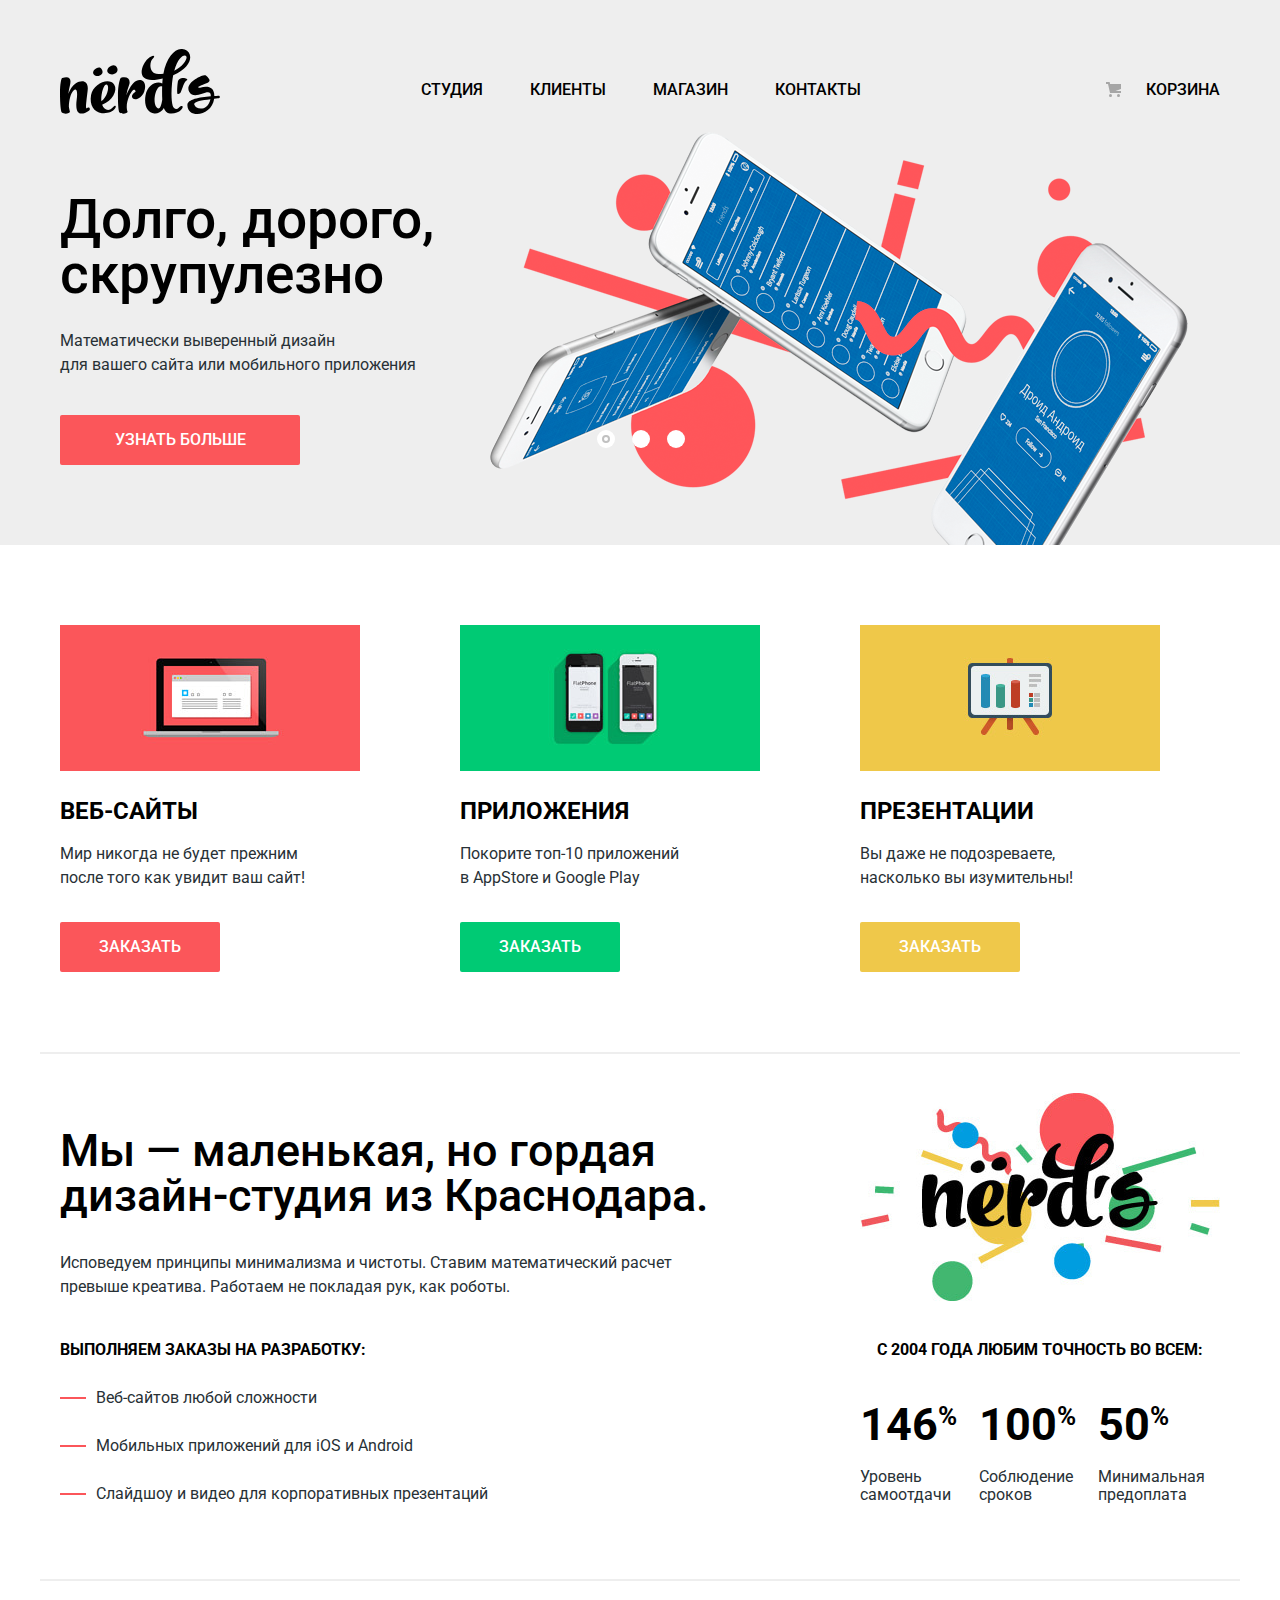
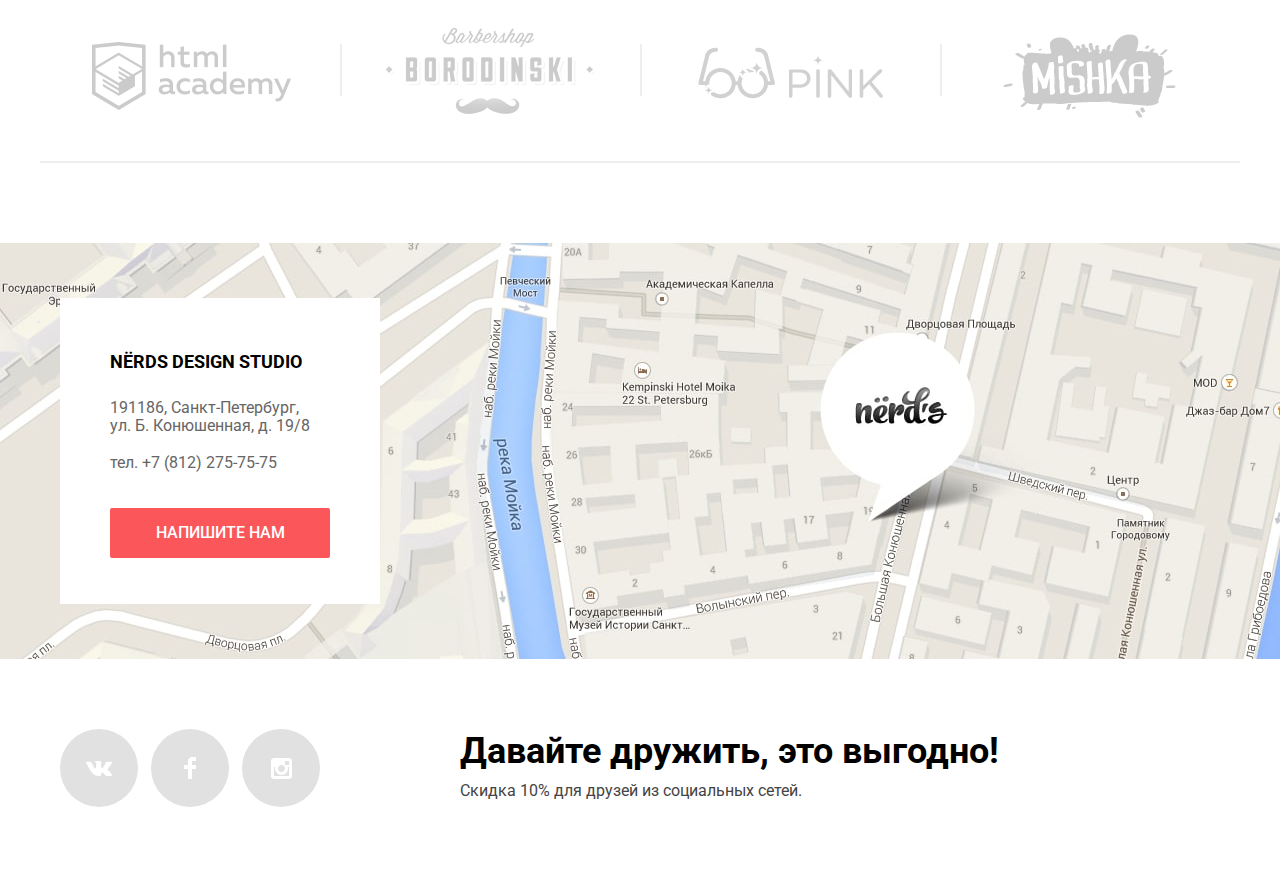
==== commit 3fe706eb: "Подключает минифицированные файлы" ====
--- a/index.html
+++ b/index.html
@@ -5,7 +5,7 @@
     <title>HTML Academy: Нёрдс</title>
     <link href="https://fonts.googleapis.com/css?family=Roboto:400,500,700&display=swap&subset=cyrillic" rel="stylesheet">
     <link rel="stylesheet" type="text/css" href="css/normalize.css">
-    <link rel="stylesheet" type="text/css" href="css/main.css">
+    <link rel="stylesheet" type="text/css" href="css/main-min.css">
   </head>
   <body>
     <header class="header">
@@ -40,7 +40,7 @@
         <div class="container">
           <h2 class="visually-hidden">Принципы</h2>
           <ul class="slider">
-            <li class="slide slide-current">
+            <li class="slide">
               <p class="slide__text">
                 Долго, дорого,<br>
                 скрупулезно</p>
@@ -212,6 +212,6 @@
       </div>
     </footer>
   
-    <script src="js/script.js"></script>
+    <script src="js/script-min.js"></script>
   </body>
 </html>--- a/css/main-min.css
+++ b/css/main-min.css
@@ -0,0 +1 @@
+body{margin:0;padding:0;font-family:Roboto,Arial,sans-serif}img{max-width:100%}a{text-decoration:none}html{box-sizing:border-box}*,::before,::after{box-sizing:inherit}.container{box-sizing:content-box;width:1160px;margin:0 auto;padding:0 20px}.container-popup{position:fixed;bottom:0;display:flex;justify-content:center;align-items:center;width:100%;height:100vh}.visually-hidden{position:absolute;clip:rect(0 0 0 0);width:1px;height:1px;margin:-1px}.hidden{display:none}.box-grey{margin-bottom:55px;padding:61px 0 108px;background-color:#eee}.page-title{text-align:center;font-size:55px;font-weight:500;line-height:55px}.btn{display:block;padding:16px 0;font-size:16px;line-height:18px;font-weight:500;text-align:center;text-transform:uppercase;border:none;border-radius:2px}.btn:active{box-shadow:inset 0 3px 0 0 rgba(0,0,0,0.1)}.btn-tiny{margin-top:32px;width:160px}.btn-small{margin-top:30px;margin-bottom:0;width:200px}.btn-medium{margin-top:36px;width:220px}.btn-big{margin-top:38px;width:240px}.btn-huge{margin-top:50px;width:260px}.btn-red{color:#fff;background-color:#fb565a}.btn-red:hover,.btn-red:focus{background-color:#e74246}.btn-red:active{color:rgba(255,255,255,0.3);background-color:#e74246}.btn-green{color:#fff;background-color:#00ca74}.btn-green:hover,.btn-green:focus{background-color:#00bc6c}.btn-green:active{color:rgba(255,255,255,0.3);background-color:#00aa62}.btn-yellow{color:#fff;background-color:#efc84a}.btn-yellow:hover,.btn-yellow:focus{background-color:#eab534}.btn-yellow:active{color:rgba(255,255,255,0.3);background-color:#e5a722}.btn-grey{color:#000;background-color:#eee}.btn-grey:hover,.btn-grey:focus{background-color:#dfdfdf}.btn-grey:active{color:rgba(0,0,0,0.3);background-color:#d5d5d5}.header{background-color:#eee}.header-logo{line-height:44px}.header-logo__img:hover{opacity:.8}.header-logo__img:active{opacity:.3}.navigation{display:flex;align-items:center;padding-top:49px}.site-navigation,.user-navigation{margin-top:0;margin-bottom:0;padding-left:0;list-style-type:none}.site-navigation{display:flex;flex-wrap:wrap;margin-left:201px}.user-navigation{display:flex;flex-wrap:wrap;margin-left:auto}.navigation__item:not(:first-child){margin-left:47px}.navigation__link{color:#000;font-size:16px;font-weight:500;line-height:30px;text-transform:uppercase}.navigation__link-active{padding-bottom:9px;border-bottom:2px solid #fb565a}.navigation__link-basket{position:relative;padding-left:40px}.navigation__link-basket::before{content:"";position:absolute;left:0;top:2px;width:15px;height:15px;background-image:url(../img/cart-icon.svg);background-repeat:no-repeat}.navigation__link:hover,.navigation__link:focus{color:#fb565a}.navigation__link:active{color:#000;opacity:.3}.principles{background-color:#eee}.principles .container{position:relative}.slider{position:relative;margin:0;padding:61px 0 80px;list-style-type:none}.slide{width:520px}.slide::after{content:"";position:absolute;background-repeat:no-repeat}.slide:nth-child(1)::after{width:698px;height:413px;bottom:0;right:32px;background-image:url(../img/slide1.png)}.slide:nth-child(2)::after{width:663px;height:430px;bottom:0;right:0;background-image:url(../img/slide2.png)}.slide:nth-child(3)::after{width:759px;height:411px;bottom:0;right:0;background-image:url(../img/slide3.png)}.slide__text{margin-top:0;margin-bottom:0;font-size:55px;font-weight:500;line-height:55px}.slide__description{margin-top:27px;margin-bottom:0;font-size:16px;line-height:24px;color:#283136}.dots{position:absolute;bottom:94px;left:557px;margin:0;padding:0;list-style-type:none}.dots__item{display:inline-block;vertical-align:center}.dots__item:not(:first-child){margin-left:13px}.dot{position:relative;box-sizing:border-box;width:18px;height:18px;background-color:#fff;border:none;border-radius:50%;cursor:pointer}.dot-active::after{position:absolute;top:5px;right:5px;content:"";box-sizing:border-box;width:8px;height:8px;border:2px solid #c1c1c1;border-radius:50%}.page-title{margin:0}.services{margin-top:80px;padding-bottom:80px;border-bottom:2px solid #eee}.services__list{display:flex;margin:0;padding:0;list-style-type:none}.services__item{display:flex;flex-wrap:wrap;width:300px}.services__item:not(:first-child){margin-left:100px}.services__heading{margin-top:25px;margin-bottom:0;font-size:24px;font-weight:700;line-height:30px;text-transform:uppercase}.services__img{order:-1}.services__text{margin-top:16px;margin-bottom:0;font-size:16px;line-height:24px;color:#283136}.about{display:flex;justify-content:space-between;margin-top:39px;padding-bottom:73px;border-bottom:2px solid #eee}.about-col-left{padding-top:35px;width:660px}.about-col-right{width:360px;text-align:center}.about__text{margin:0;font-size:45px;font-weight:500;line-height:45px}.about__description{margin-top:33px;margin-bottom:0;font-size:16px;line-height:24px;color:#283136}.about__activity{margin-top:39px;margin-bottom:0;font-size:16px;font-weight:700;line-height:24px;text-transform:uppercase}.about__list{margin:24px 0 0;padding:0;list-style-type:none}.about__item{position:relative;margin-top:24px;padding-left:36px;font-size:16px;line-height:24px;color:#283136}.about__item::before{position:absolute;top:11px;left:0;content:"";width:26px;height:2px;background-color:#fb565a}.about__img{margin-bottom:-6px}.statistics{display:flex;flex-wrap:wrap;justify-content:flex-start;margin:58px 0 0;padding:0;list-style-type:none}.statistics__item{box-sizing:border-box;padding-right:15px;width:119px;text-align:left}.statistics__item:nth-child(1n + 4){margin-top:65px}.statistics__text{margin:23px 0 0;font-size:16px;line-height:18px;color:#283136}.statistics__value{position:relative;font-size:45px;font-weight:700;line-height:10px;color:#000}.statistics__percent{position:absolute;top:13px;font-size:26px}.client{border-bottom:2px solid #eee}.client__list{display:flex;flex-wrap:wrap;justify-content:space-between;margin:0;padding:0;list-style-type:none}.client__item{position:relative;display:flex;justify-content:center;align-items:center;box-sizing:border-box;padding-top:9px;width:300px;min-height:180px;text-align:center}.client__item:nth-child(4n + 1),.client__item:nth-child(4n + 4){padding-top:15px;width:280px}.client__item:nth-child(4n + 1){padding-right:18px}.client__item:nth-child(4n + 4){padding-left:19px}.client__item:not(:nth-child(4n + 1))::before{content:"";position:absolute;left:0;top:35%;width:2px;height:52px;background-color:#eee}.client__link{opacity:.2}.client__link:hover,.client__link:focus{opacity:1}.client__link:active{opacity:.1}.contacts{position:relative;overflow:hidden}.contacts__map{min-width:1440px;display:block;margin:0 auto}.contacts__map-interactive{position:absolute;top:0;width:100%;height:416px;border:none}.contacts__card{position:absolute;top:55px;box-sizing:border-box;width:320px;padding:49px 51px 46px 50px;background-color:#fff}.contacts__heading{margin:0 0 22px;font-size:18px;font-weight:700;line-height:30px;text-transform:uppercase}.contacts__text{display:block;margin-top:19px;margin-bottom:0;font-size:16px;line-height:18px;color:#666}.container-social{display:flex;margin-top:70px}.social{display:flex;margin:0;padding:0;list-style-type:none}.social__item:not(:first-child){margin-left:13px}.social__link{display:flex;align-items:center;justify-content:center;width:78px;height:78px;background-color:#e1e1e1;border-radius:50%}.social__link:hover,.social__link:focus{background-color:#e74246}.social__link:active{background-color:#d7373b;box-shadow:inset 0 3px 0 0 rgba(0,0,0,0.1)}.social__link:active .social__img{opacity:.3}.footer{position:relative;margin-top:80px;padding-bottom:69px}.footer-catalog{margin-top:59px}.footer__text{margin:0;font-size:36px;font-weight:700;line-height:45px}.container-discount{margin-left:140px}.footer__discount{margin:6px 0 0;font-size:16px;line-height:22px;color:#444}.container-store{display:flex;justify-content:space-between}.column-store{width:760px}.range{margin-top:48px;width:260px}.range__controls{position:relative;padding:39px 20px 0;height:41px;background-color:#f1f1f1;border-radius:5px}.range__scale{height:2px;background-color:#d7dcde}.range__bar{width:70%;height:2px;background-color:#00ca74}.range__pin{position:absolute;top:31px;left:0;width:4px;height:4px;border:8px solid #fff;background-color:#ababab;box-shadow:0 2px 1px 0 #cfcfcf;border-radius:50%;cursor:pointer}.range__pin-min{left:18px}.range__pin-max{left:160px}.range-price{display:flex;justify-content:space-between;margin-top:14px}.range__label{font-size:16px;line-height:22px;color:#283136;text-transform:uppercase}.range__value{box-sizing:border-box;margin-left:12px;width:80px;height:38px;background-color:#eee;border:none;font-size:16px;line-height:22px;color:#283136;text-align:center}.sort{display:flex;padding-top:4px}.sort__list{margin-top:0;margin-bottom:0;margin-left:auto;padding:0;list-style-type:none}.sort__item{display:inline-block;vertical-align:top}.sort__item:not(:first-child){margin-left:10px}.sort__text{margin:0;font-size:18px;font-weight:700;line-height:18px;text-transform:uppercase}.sort__type{border:none;background-color:transparent;font-size:14px;line-height:18px;color:rgba(0,0,0,0.3);text-transform:uppercase}.sort__type:hover,.sort__type:focus{color:rgba(0,0,0,0.6)}.sort__type:active,.sort__type-active{color:rgba(0,0,0,1)}.sort__btn{background-image:url(../img/icon-down-dir.svg);background-repeat:no-repeat;background-position:0 4px;background-color:transparent;border:none;opacity:.1;cursor:pointer}.sort__btn:not(.sort__btn-active):hover{opacity:.35}.sort__btn-min{margin-left:40px}.sort__btn-max{margin-left:17px;transform:rotate(180deg) translateY(2px)}.sort__btn-active{opacity:1}.filters{width:262px}.filters__fieldset{margin:0;padding:0;border:none}.filters__fieldset-grid{margin-top:54px}.filters__fieldset-features{margin-top:45px}.filters__type{font-size:18px;font-weight:700;line-height:30px;text-transform:uppercase}.filters__list{margin:0;padding:0;list-style-type:none}.filters__item{margin-top:20px}.filters__item:first-child{margin-top:16px}.filters__label{position:relative;padding-left:36px;font-size:16px;line-height:20px;color:#283136;cursor:pointer}.filters__radio + .filters__label::before{content:"";position:absolute;top:-3px;left:0;width:17px;height:17px;border:4px solid rgba(77,77,77,0.4);border-radius:50%}.filters__radio:checked + .filters__label::after{content:"";position:absolute;top:5px;left:8px;width:9px;height:9px;background-color:rgba(77,77,77,0.4);border-radius:50%}.filters__radio:disabled + .filters__label{color:rgba(40,49,54,0.3)}.filters__radio:disabled + .filters__label::before{border:4px solid rgba(77,77,77,0.1)}.filters__radio:disabled + .filters__label::after{background-color:rgba(77,77,77,0.1)}.filters__radio:not(:disabled):hover + .filters__label::after,.filters__radio:not(:disabled):focus + .filters__label::after{background-color:rgba(77,77,77,1)}.filters__radio:not(:disabled):hover + .filters__label::before,.filters__radio:not(:disabled):focus + .filters__label::before{border-color:rgba(77,77,77,1)}.filters__checkbox + .filters__label::before{content:"";position:absolute;top:-2px;left:0;width:20px;height:19px;border:2px solid rgba(77,77,77,0.4);border-radius:3px}.filters__checkbox:checked + .filters__label::after{content:"";position:absolute;top:-2px;left:0;width:27px;height:23px;background-image:url(../img/checkbox-on.svg);background-repeat:no-repeat;opacity:.4}.filters__checkbox:checked + .filters__label::before{border:none}.filters__checkbox:disabled + .filters__label{color:rgba(40,49,54,0.3)}.filters__checkbox:disabled + .filters__label::before{border-color:rgba(77,77,77,0.1)}.filters__checkbox:disabled + .filters__label::after{opacity:.1}.filters__checkbox:not(:disabled):hover + .filters__label::before,.filters__checkbox:not(:disabled):focus + .filters__label::before{border-color:rgba(77,77,77,1)}.filters__checkbox:not(:disabled):hover + .filters__label::after,.filters__checkbox:not(:disabled):focus + .filters__label::after{opacity:1}.templates{margin-top:54px}.templates__list{display:flex;flex-wrap:wrap;margin:0;padding:0;list-style-type:none}.templates__item{position:relative;display:flex;flex-direction:column;margin-top:32px;padding-top:40px;width:359px;border:1px solid rgba(0,0,0,0.1);border-top:none;border-radius:5px 5px 0 0;text-align:center}.templates__item:not(:nth-child(2n+1)){margin-left:38px}.templates__item:nth-child(1),.templates__item:nth-child(2){margin-top:0}.templates__item:hover{border-color:rgba(77,77,77,0.1);box-shadow:0 10px 13px 1px rgba(0,0,0,0.25)}.templates__item::before,.templates__item-browser-dark::before{content:"";position:absolute;top:0;left:0;width:360px;height:40px;background-image:url(../img/browser.svg)}.templates__item::before{opacity:.12}.templates__item-browser-dark::before{opacity:1}.templates__item:hover.templates__item::before,.templates__item:hover .templates__description{opacity:1;transition-duration:.3s}.templates__description{display:flex;flex-direction:column;align-items:center;position:absolute;bottom:0;left:0;box-sizing:border-box;padding:26px 45px 43px;width:100%;background-color:#eee;opacity:0}.templates__description:hover{opacity:1;transition-duration:.3s}.templates__description-show{opacity:1}.templates__heading{margin:0}.templates__link{color:#000;font-size:18px;font-weight:700;line-height:30px;text-transform:uppercase}.templates__link:hover,.templates__link:focus{color:#fb565a}.templates__link:active{color:rgba(0,0,0,0.3)}.templates__text{margin-top:16px;margin-bottom:0;font-size:16px;line-height:18px;color:#666}.templates__img{order:-1}.pagination{display:flex;margin:60px 0 0;padding:0;list-style-type:none}.pagination__item:not(:first-child){margin-left:11px}.pagination__link{display:flex;align-items:center;justify-content:center;box-sizing:border-box;width:50px;height:50px;background-color:#eee;border-radius:2px;text-align:center;font-size:16px;font-weight:500;line-height:18px;color:#000}.pagination__link:not(.pagination__link-active):hover,.pagination__link:not(.pagination__link-active):focus{background-color:#dfdfdf}.pagination__link:not(.pagination__link-active):active{background-color:#d5d5d5;box-shadow:inset 0 3px 0 0 rgba(0,0,0,0.1);color:rgba(0,0,0,0.3)}.pagination__link-active{background-color:transparent;border:3px solid #dbdbdb}.pagination .btn{margin-top:0}.popup{position:relative;box-sizing:border-box;padding:68px 100px 84px 99px;width:960px;background-color:#fff;box-shadow:0 25px 50px -15px #000}.popup__heading{margin:0;font-size:45px;font-weight:500;line-height:45px}.popup__form{display:flex;flex-wrap:wrap;justify-content:space-between}.popup__field{margin:40px 0 0;width:360px}.popup__label{font-size:16px;line-height:18px;font-weight:700}.popup__label-textarea{margin-top:33px}.popup__input{margin-top:10px;padding:0 15px;width:100%;height:50px;border:2px solid #eee;border-radius:2px}.popup__input:hover{border-color:#b4b9bb}.popup__input:focus{border-color:#000;outline:none}.popup__input:invalid{border-color:#e74246}.popup__input::placeholder{font-size:16px;line-height:18px;color:#444}.popup__textarea{margin-top:10px;padding:11px 14px;min-width:100%;min-height:120px;border:2px solid #eee;border-radius:2px}.popup__textarea:hover{border-color:#b4b9bb}.popup__textarea:focus{border-color:#000;outline:none}.popup__textarea:invalid{border-color:#e74246}.popup__textarea::placeholder{font-size:16px;line-height:18px;color:#444}.popup__close{position:absolute;top:78px;right:90px;width:21px;height:21px;background-image:url(../img/close-cross.svg);background-repeat:no-repeat;background-color:transparent;border:none;opacity:.3;cursor:pointer}.popup__close:hover,.popup__close:focus{opacity:1}.popup__close:active{opacity:.1}.popup .btn{margin-top:45px}